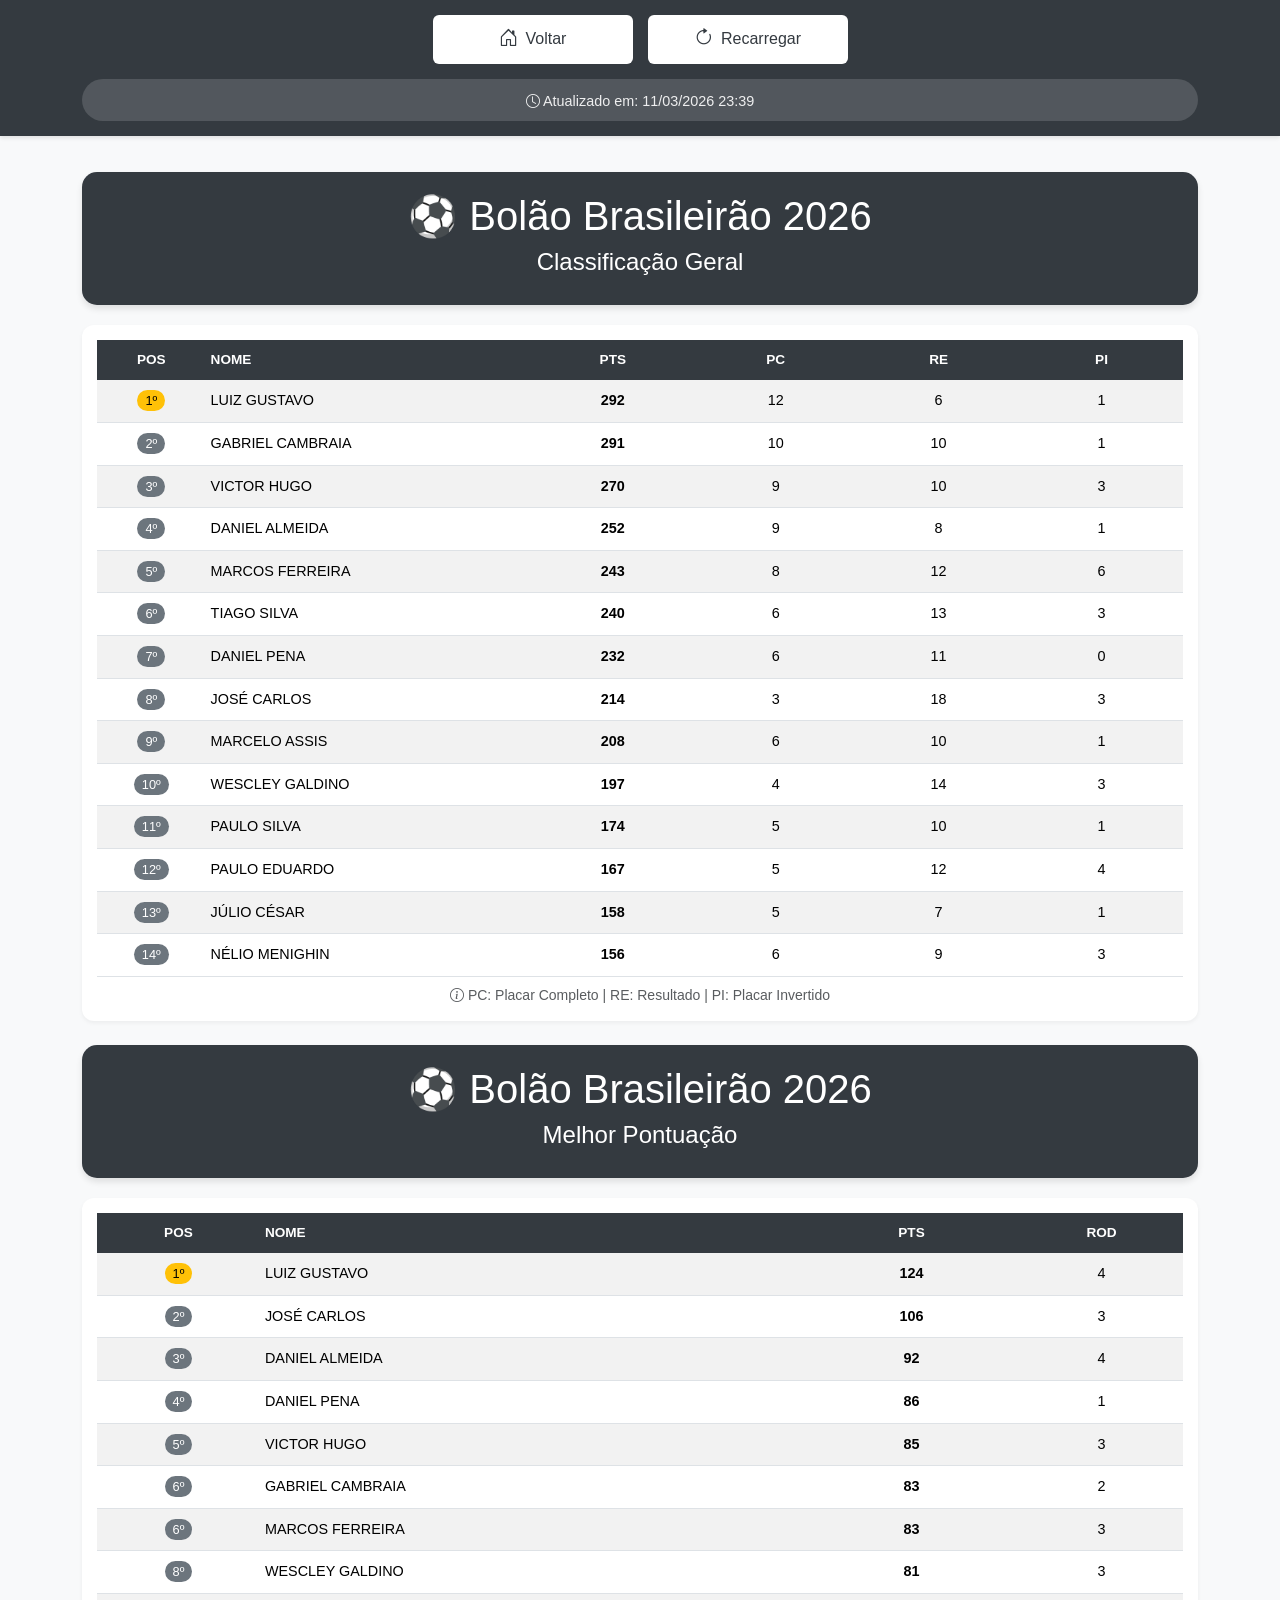
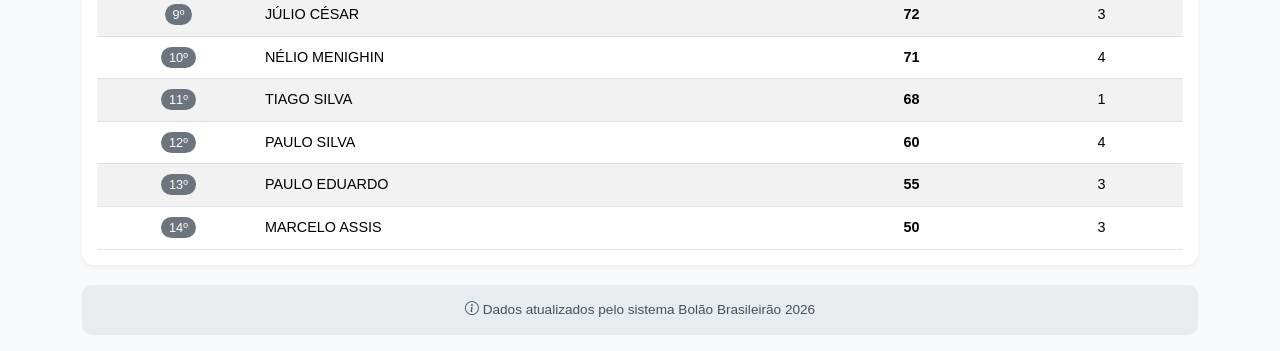
==== classificacao.html @ 5fcc6ee4 "classificacao.html" ====
<!DOCTYPE html>
<html lang="pt-BR">
<head>
    <meta charset="UTF-8">
    <meta name="viewport" content="width=device-width, initial-scale=1.0, maximum-scale=1.0, user-scalable=yes">
    <title>Bolão Brasileirão 2026 - Classificação Geral</title>
    <link href="https://cdn.jsdelivr.net/npm/bootstrap@5.3.0/dist/css/bootstrap.min.css" rel="stylesheet">
    <link rel="stylesheet" href="https://cdn.jsdelivr.net/npm/bootstrap-icons@1.11.0/font/bootstrap-icons.css">
    <style>
        body { background-color: #f8f9fa; font-family: Arial, sans-serif; }
        .top-buttons { position: sticky; top: 0; z-index: 1000; background-color: #343a40; padding: 15px 0; margin-bottom: 20px; box-shadow: 0 2px 4px rgba(0,0,0,0.1); }
        .top-buttons .container { display: flex; flex-direction: column; align-items: center; gap: 10px; }
        .buttons-row { display: flex; justify-content: center; gap: 15px; width: 100%; }
        .btn-nav { background-color: white; color: #343a40; border: none; padding: 10px 20px; border-radius: 6px; font-size: 16px; font-weight: 500; cursor: pointer; transition: background-color 0.2s; flex: 1; max-width: 200px; text-align: center; text-decoration: none; display: inline-flex; align-items: center; justify-content: center; gap: 8px; }
        .btn-nav:hover { background-color: #f0f0f0; color: #000; }
        .btn-nav i { font-size: 1.2rem; }
        .update-info { color: white; font-size: 1.1rem; text-align: center; width: 100%; background-color: rgba(255,255,255,0.15); padding: 8px 15px; border-radius: 30px; margin-top: 5px; }
        .update-info .data-info { font-size: 0.9rem; opacity: 0.9; }
        .header-card { background: #343a40; color: white; border-radius: 15px; padding: 20px; margin-bottom: 20px; box-shadow: 0 4px 6px rgba(0,0,0,0.1); text-align: center; }
        .header-card h1 { margin-bottom: 5px; }
        .header-card h2 { margin-bottom: 5px; }
        .section-title { background-color: #343a40; color: white; padding: 10px 15px; border-radius: 8px; margin: 20px 0 15px 0; font-weight: bold; text-align: center; }
        .section-title i { margin-right: 8px; }
        .table-card { background: white; border-radius: 12px; padding: 15px; margin-bottom: 20px; box-shadow: 0 2px 4px rgba(0,0,0,0.05); }
        .table { margin-bottom: 0; font-size: 0.9rem; }
        .table thead th { background-color: #343a40; color: white; font-weight: 600; font-size: 0.85rem; white-space: nowrap; padding: 10px 5px; border-bottom: none; }
        .table tbody td { padding: 10px 5px; vertical-align: middle; }
        .table-striped > tbody > tr:nth-of-type(odd) { background-color: rgba(0,0,0,.02); }
        .badge-pos { background-color: #6c757d; color: white; padding: 3px 8px; border-radius: 20px; font-size: 0.8rem; font-weight: normal; }
        .badge-pos-1 { background-color: #ffc107; color: #000; }
        .footer-info { background-color: #e9ecef; border-radius: 10px; padding: 15px; margin-top: 20px; font-size: 0.85rem; color: #495057; text-align: center; }
        @media (max-width: 768px) {
            .table { font-size: 0.8rem; }
            .table thead th { font-size: 0.75rem; padding: 8px 3px; }
            .table tbody td { padding: 8px 3px; }
            .header-card { padding: 15px; }
            .header-card h1 { font-size: 1.5rem; }
            .header-card h2 { font-size: 1.2rem; }
            .btn-nav { padding: 8px 16px; font-size: 14px; max-width: 150px; }
            .update-info { font-size: 1rem; }
        }
        @media (max-width: 576px) {
            .table { font-size: 0.7rem; }
            .table thead th { font-size: 0.65rem; padding: 6px 2px; }
            .table tbody td { padding: 6px 2px; }
            .buttons-row { gap: 10px; }
            .btn-nav { padding: 6px 12px; font-size: 13px; max-width: 130px; }
            .update-info { font-size: 0.9rem; }
        }
    </style>
</head>
<body>
    <div class="top-buttons">
        <div class="container">
            <div class="buttons-row">
                <a href="index.html" class="btn-nav"><i class="bi bi-house-door"></i> Voltar</a>
                <button onclick="location.reload()" class="btn-nav"><i class="bi bi-arrow-clockwise"></i> Recarregar</button>
            </div>
            <div class="update-info">   
                <span class="data-info"><i class="bi bi-clock"></i> Atualizado em: 11/03/2026 23:39</span>
            </div>
        </div>
    </div>

    <div class="container py-3">
        <div class="header-card">
            <h1 class="mb-2">⚽ Bolão Brasileirão 2026</h1>
            <h2 class="h4 mb-2">Classificação Geral</h2>
        </div>
        <div class="table-card">
            <div class="table-responsive">
                <table class="table table-striped table-hover">
                    <thead>
                        <tr>
                            <th class="text-center" style="width: 10%">POS</th>
                            <th style="width: 30%">NOME</th>
                            <th class="text-center" style="width: 15%">PTS</th>
                            <th class="text-center" style="width: 15%">PC</th>
                            <th class="text-center" style="width: 15%">RE</th>
                            <th class="text-center" style="width: 15%">PI</th>
                        </tr>
                    </thead>
                    <tbody><tr>
                        <td class="text-center"><span class="badge-pos badge-pos-1">1º</span></td>
                        <td>LUIZ GUSTAVO</td>
                        <td class="text-center fw-bold">292</td>
                        <td class="text-center">12</td>
                        <td class="text-center">6</td>
                        <td class="text-center">1</td>
                    </tr><tr>
                        <td class="text-center"><span class="badge-pos ">2º</span></td>
                        <td>GABRIEL CAMBRAIA</td>
                        <td class="text-center fw-bold">291</td>
                        <td class="text-center">10</td>
                        <td class="text-center">10</td>
                        <td class="text-center">1</td>
                    </tr><tr>
                        <td class="text-center"><span class="badge-pos ">3º</span></td>
                        <td>VICTOR HUGO</td>
                        <td class="text-center fw-bold">270</td>
                        <td class="text-center">9</td>
                        <td class="text-center">10</td>
                        <td class="text-center">3</td>
                    </tr><tr>
                        <td class="text-center"><span class="badge-pos ">4º</span></td>
                        <td>DANIEL ALMEIDA</td>
                        <td class="text-center fw-bold">252</td>
                        <td class="text-center">9</td>
                        <td class="text-center">8</td>
                        <td class="text-center">1</td>
                    </tr><tr>
                        <td class="text-center"><span class="badge-pos ">5º</span></td>
                        <td>MARCOS FERREIRA</td>
                        <td class="text-center fw-bold">243</td>
                        <td class="text-center">8</td>
                        <td class="text-center">12</td>
                        <td class="text-center">6</td>
                    </tr><tr>
                        <td class="text-center"><span class="badge-pos ">6º</span></td>
                        <td>TIAGO SILVA</td>
                        <td class="text-center fw-bold">240</td>
                        <td class="text-center">6</td>
                        <td class="text-center">13</td>
                        <td class="text-center">3</td>
                    </tr><tr>
                        <td class="text-center"><span class="badge-pos ">7º</span></td>
                        <td>DANIEL PENA</td>
                        <td class="text-center fw-bold">232</td>
                        <td class="text-center">6</td>
                        <td class="text-center">11</td>
                        <td class="text-center">0</td>
                    </tr><tr>
                        <td class="text-center"><span class="badge-pos ">8º</span></td>
                        <td>JOSÉ CARLOS</td>
                        <td class="text-center fw-bold">214</td>
                        <td class="text-center">3</td>
                        <td class="text-center">18</td>
                        <td class="text-center">3</td>
                    </tr><tr>
                        <td class="text-center"><span class="badge-pos ">9º</span></td>
                        <td>MARCELO ASSIS</td>
                        <td class="text-center fw-bold">208</td>
                        <td class="text-center">6</td>
                        <td class="text-center">10</td>
                        <td class="text-center">1</td>
                    </tr><tr>
                        <td class="text-center"><span class="badge-pos ">10º</span></td>
                        <td>WESCLEY GALDINO</td>
                        <td class="text-center fw-bold">197</td>
                        <td class="text-center">4</td>
                        <td class="text-center">14</td>
                        <td class="text-center">3</td>
                    </tr><tr>
                        <td class="text-center"><span class="badge-pos ">11º</span></td>
                        <td>PAULO SILVA</td>
                        <td class="text-center fw-bold">174</td>
                        <td class="text-center">5</td>
                        <td class="text-center">10</td>
                        <td class="text-center">1</td>
                    </tr><tr>
                        <td class="text-center"><span class="badge-pos ">12º</span></td>
                        <td>PAULO EDUARDO</td>
                        <td class="text-center fw-bold">167</td>
                        <td class="text-center">5</td>
                        <td class="text-center">12</td>
                        <td class="text-center">4</td>
                    </tr><tr>
                        <td class="text-center"><span class="badge-pos ">13º</span></td>
                        <td>JÚLIO CÉSAR</td>
                        <td class="text-center fw-bold">158</td>
                        <td class="text-center">5</td>
                        <td class="text-center">7</td>
                        <td class="text-center">1</td>
                    </tr><tr>
                        <td class="text-center"><span class="badge-pos ">14º</span></td>
                        <td>NÉLIO MENIGHIN</td>
                        <td class="text-center fw-bold">156</td>
                        <td class="text-center">6</td>
                        <td class="text-center">9</td>
                        <td class="text-center">3</td>
                    </tr>       </tbody>
                </table>
            </div>
            <div class="small text-muted mt-2 text-center">
                <i class="bi bi-info-circle"></i> PC: Placar Completo | RE: Resultado | PI: Placar Invertido
            </div>
        </div>

        <div class="header-card mt-4">
            <h1 class="mb-2">⚽ Bolão Brasileirão 2026</h1>
            <h2 class="h4 mb-2">Melhor Pontuação</h2>
        </div>
        <div class="table-card">
            <div class="table-responsive">
                <table class="table table-striped table-hover">
                    <thead>
                        <tr>
                            <th class="text-center" style="width: 15%">POS</th>
                            <th style="width: 50%">NOME</th>
                            <th class="text-center" style="width: 20%">PTS</th>
                            <th class="text-center" style="width: 15%">ROD</th>
                        </tr>
                    </thead>
                    <tbody><tr>
                        <td class="text-center"><span class="badge-pos badge-pos-1">1º</span></td>
                        <td>LUIZ GUSTAVO</td>
                        <td class="text-center fw-bold">124</td>
                        <td class="text-center">4</td>
                    </tr><tr>
                        <td class="text-center"><span class="badge-pos ">2º</span></td>
                        <td>JOSÉ CARLOS</td>
                        <td class="text-center fw-bold">106</td>
                        <td class="text-center">3</td>
                    </tr><tr>
                        <td class="text-center"><span class="badge-pos ">3º</span></td>
                        <td>DANIEL ALMEIDA</td>
                        <td class="text-center fw-bold">92</td>
                        <td class="text-center">4</td>
                    </tr><tr>
                        <td class="text-center"><span class="badge-pos ">4º</span></td>
                        <td>DANIEL PENA</td>
                        <td class="text-center fw-bold">86</td>
                        <td class="text-center">1</td>
                    </tr><tr>
                        <td class="text-center"><span class="badge-pos ">5º</span></td>
                        <td>VICTOR HUGO</td>
                        <td class="text-center fw-bold">85</td>
                        <td class="text-center">3</td>
                    </tr><tr>
                        <td class="text-center"><span class="badge-pos ">6º</span></td>
                        <td>GABRIEL CAMBRAIA</td>
                        <td class="text-center fw-bold">83</td>
                        <td class="text-center">2</td>
                    </tr><tr>
                        <td class="text-center"><span class="badge-pos ">6º</span></td>
                        <td>MARCOS FERREIRA</td>
                        <td class="text-center fw-bold">83</td>
                        <td class="text-center">3</td>
                    </tr><tr>
                        <td class="text-center"><span class="badge-pos ">8º</span></td>
                        <td>WESCLEY GALDINO</td>
                        <td class="text-center fw-bold">81</td>
                        <td class="text-center">3</td>
                    </tr><tr>
                        <td class="text-center"><span class="badge-pos ">9º</span></td>
                        <td>JÚLIO CÉSAR</td>
                        <td class="text-center fw-bold">72</td>
                        <td class="text-center">3</td>
                    </tr><tr>
                        <td class="text-center"><span class="badge-pos ">10º</span></td>
                        <td>NÉLIO MENIGHIN</td>
                        <td class="text-center fw-bold">71</td>
                        <td class="text-center">4</td>
                    </tr><tr>
                        <td class="text-center"><span class="badge-pos ">11º</span></td>
                        <td>TIAGO SILVA</td>
                        <td class="text-center fw-bold">68</td>
                        <td class="text-center">1</td>
                    </tr><tr>
                        <td class="text-center"><span class="badge-pos ">12º</span></td>
                        <td>PAULO SILVA</td>
                        <td class="text-center fw-bold">60</td>
                        <td class="text-center">4</td>
                    </tr><tr>
                        <td class="text-center"><span class="badge-pos ">13º</span></td>
                        <td>PAULO EDUARDO</td>
                        <td class="text-center fw-bold">55</td>
                        <td class="text-center">3</td>
                    </tr><tr>
                        <td class="text-center"><span class="badge-pos ">14º</span></td>
                        <td>MARCELO ASSIS</td>
                        <td class="text-center fw-bold">50</td>
                        <td class="text-center">3</td>
                    </tr>           </tbody>
                </table>
            </div>
        </div>

        <div class="footer-info">
            <i class="bi bi-info-circle"></i> Dados atualizados pelo sistema Bolão Brasileirão 2026
    </div>
    <script src="https://cdn.jsdelivr.net/npm/bootstrap@5.3.0/dist/js/bootstrap.bundle.min.js"></script>
</body>
</html>
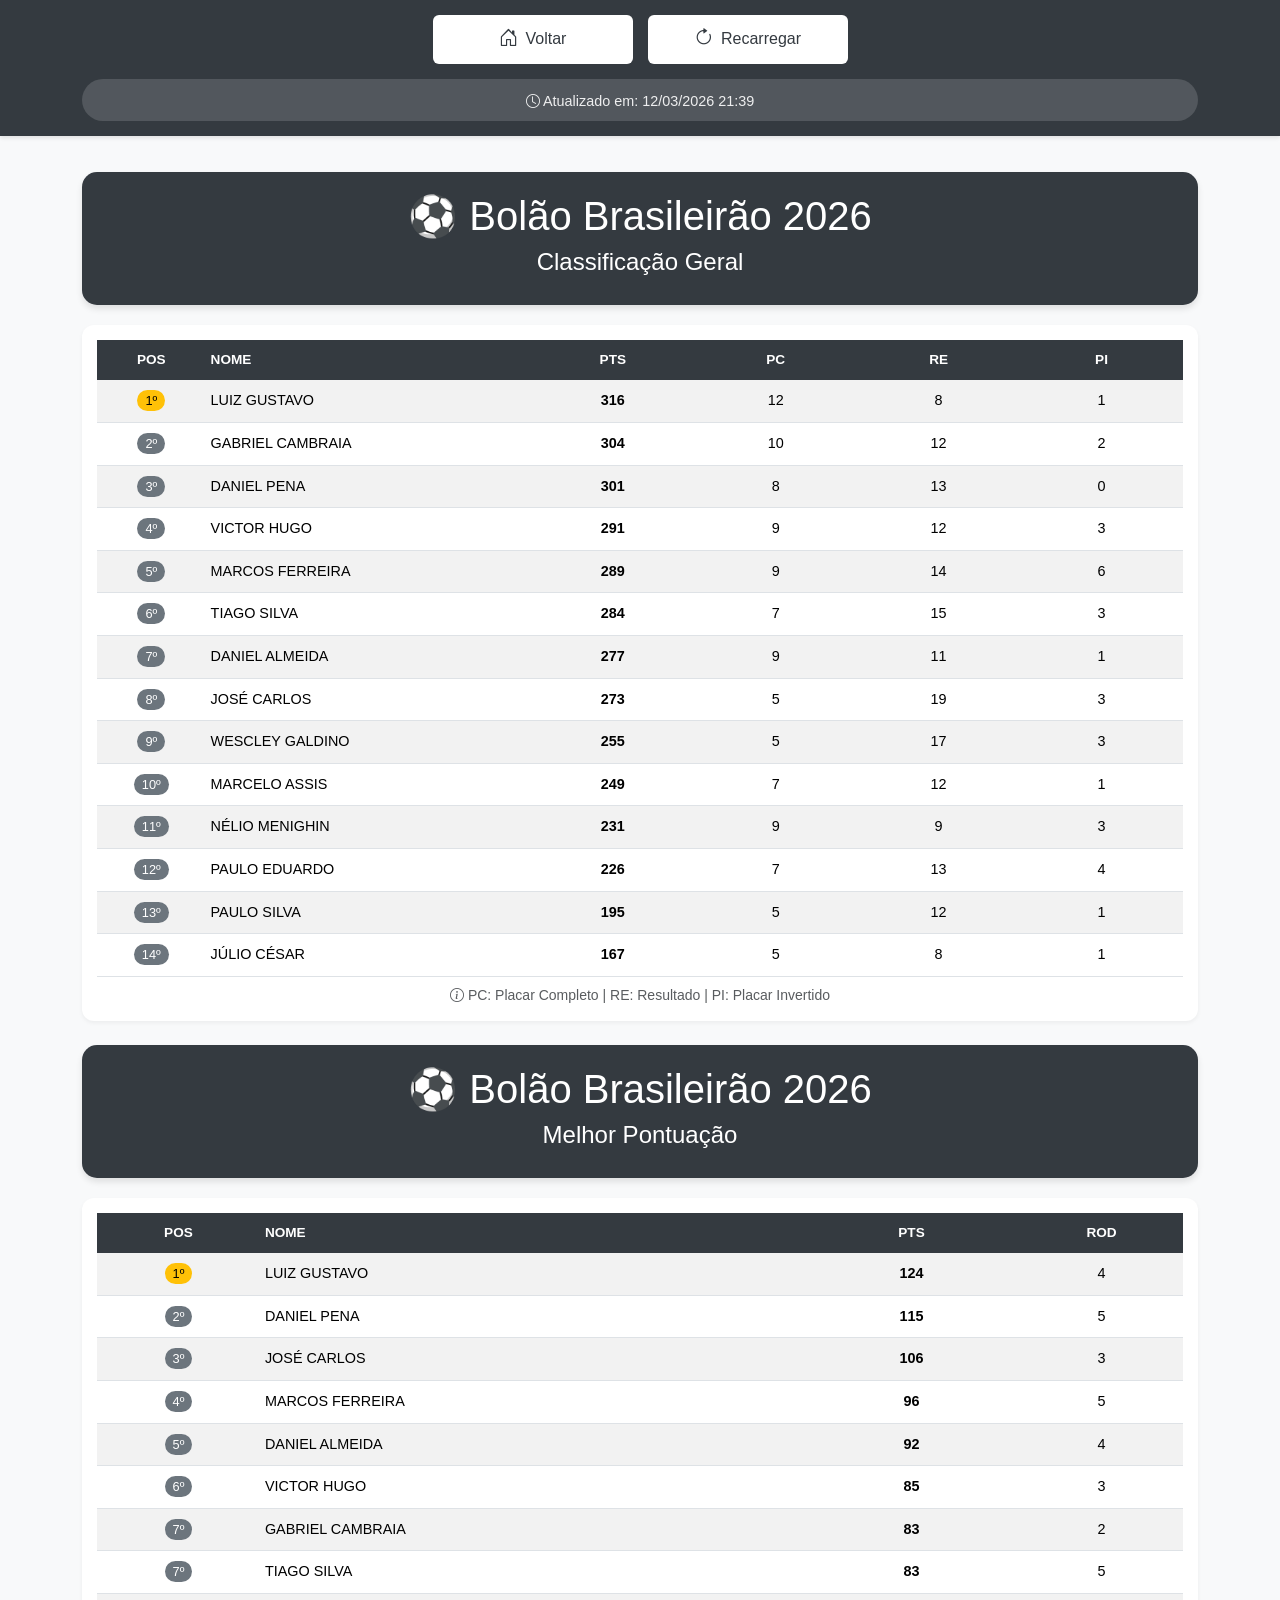
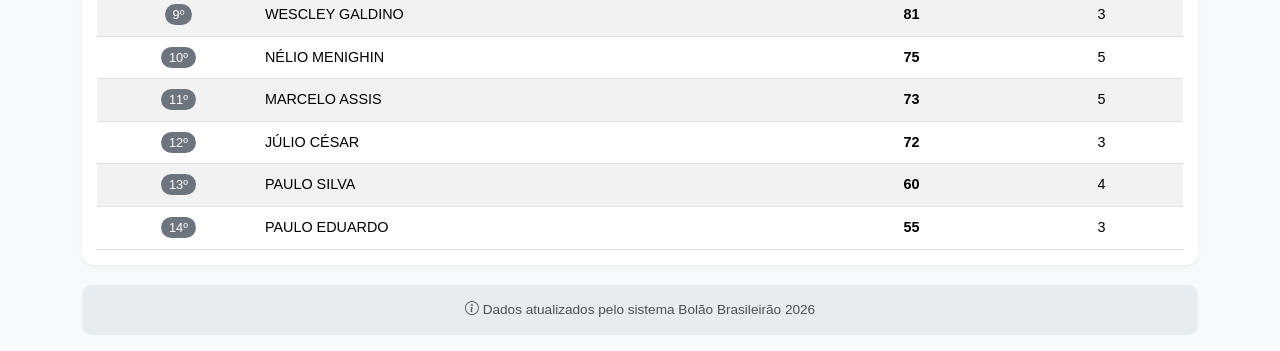
==== commit eb1b6926: "classificacao.html" ====
--- a/classificacao.html
+++ b/classificacao.html
@@ -57,7 +57,7 @@
                 <button onclick="location.reload()" class="btn-nav"><i class="bi bi-arrow-clockwise"></i> Recarregar</button>
             </div>
             <div class="update-info">   
-                <span class="data-info"><i class="bi bi-clock"></i> Atualizado em: 11/03/2026 23:39</span>
+                <span class="data-info"><i class="bi bi-clock"></i> Atualizado em: 12/03/2026 21:39</span>
             </div>
         </div>
     </div>
@@ -83,101 +83,101 @@
                     <tbody><tr>
                         <td class="text-center"><span class="badge-pos badge-pos-1">1º</span></td>
                         <td>LUIZ GUSTAVO</td>
-                        <td class="text-center fw-bold">292</td>
-                        <td class="text-center">12</td>
-                        <td class="text-center">6</td>
+                        <td class="text-center fw-bold">316</td>
+                        <td class="text-center">12</td>
+                        <td class="text-center">8</td>
                         <td class="text-center">1</td>
                     </tr><tr>
                         <td class="text-center"><span class="badge-pos ">2º</span></td>
                         <td>GABRIEL CAMBRAIA</td>
+                        <td class="text-center fw-bold">304</td>
+                        <td class="text-center">10</td>
+                        <td class="text-center">12</td>
+                        <td class="text-center">2</td>
+                    </tr><tr>
+                        <td class="text-center"><span class="badge-pos ">3º</span></td>
+                        <td>DANIEL PENA</td>
+                        <td class="text-center fw-bold">301</td>
+                        <td class="text-center">8</td>
+                        <td class="text-center">13</td>
+                        <td class="text-center">0</td>
+                    </tr><tr>
+                        <td class="text-center"><span class="badge-pos ">4º</span></td>
+                        <td>VICTOR HUGO</td>
                         <td class="text-center fw-bold">291</td>
-                        <td class="text-center">10</td>
-                        <td class="text-center">10</td>
-                        <td class="text-center">1</td>
-                    </tr><tr>
-                        <td class="text-center"><span class="badge-pos ">3º</span></td>
-                        <td>VICTOR HUGO</td>
-                        <td class="text-center fw-bold">270</td>
-                        <td class="text-center">9</td>
-                        <td class="text-center">10</td>
-                        <td class="text-center">3</td>
-                    </tr><tr>
-                        <td class="text-center"><span class="badge-pos ">4º</span></td>
-                        <td>DANIEL ALMEIDA</td>
-                        <td class="text-center fw-bold">252</td>
-                        <td class="text-center">9</td>
-                        <td class="text-center">8</td>
-                        <td class="text-center">1</td>
+                        <td class="text-center">9</td>
+                        <td class="text-center">12</td>
+                        <td class="text-center">3</td>
                     </tr><tr>
                         <td class="text-center"><span class="badge-pos ">5º</span></td>
                         <td>MARCOS FERREIRA</td>
-                        <td class="text-center fw-bold">243</td>
-                        <td class="text-center">8</td>
-                        <td class="text-center">12</td>
+                        <td class="text-center fw-bold">289</td>
+                        <td class="text-center">9</td>
+                        <td class="text-center">14</td>
                         <td class="text-center">6</td>
                     </tr><tr>
                         <td class="text-center"><span class="badge-pos ">6º</span></td>
                         <td>TIAGO SILVA</td>
-                        <td class="text-center fw-bold">240</td>
-                        <td class="text-center">6</td>
-                        <td class="text-center">13</td>
+                        <td class="text-center fw-bold">284</td>
+                        <td class="text-center">7</td>
+                        <td class="text-center">15</td>
                         <td class="text-center">3</td>
                     </tr><tr>
                         <td class="text-center"><span class="badge-pos ">7º</span></td>
-                        <td>DANIEL PENA</td>
-                        <td class="text-center fw-bold">232</td>
-                        <td class="text-center">6</td>
+                        <td>DANIEL ALMEIDA</td>
+                        <td class="text-center fw-bold">277</td>
+                        <td class="text-center">9</td>
                         <td class="text-center">11</td>
-                        <td class="text-center">0</td>
+                        <td class="text-center">1</td>
                     </tr><tr>
                         <td class="text-center"><span class="badge-pos ">8º</span></td>
                         <td>JOSÉ CARLOS</td>
-                        <td class="text-center fw-bold">214</td>
-                        <td class="text-center">3</td>
-                        <td class="text-center">18</td>
+                        <td class="text-center fw-bold">273</td>
+                        <td class="text-center">5</td>
+                        <td class="text-center">19</td>
                         <td class="text-center">3</td>
                     </tr><tr>
                         <td class="text-center"><span class="badge-pos ">9º</span></td>
+                        <td>WESCLEY GALDINO</td>
+                        <td class="text-center fw-bold">255</td>
+                        <td class="text-center">5</td>
+                        <td class="text-center">17</td>
+                        <td class="text-center">3</td>
+                    </tr><tr>
+                        <td class="text-center"><span class="badge-pos ">10º</span></td>
                         <td>MARCELO ASSIS</td>
-                        <td class="text-center fw-bold">208</td>
-                        <td class="text-center">6</td>
-                        <td class="text-center">10</td>
-                        <td class="text-center">1</td>
-                    </tr><tr>
-                        <td class="text-center"><span class="badge-pos ">10º</span></td>
-                        <td>WESCLEY GALDINO</td>
-                        <td class="text-center fw-bold">197</td>
-                        <td class="text-center">4</td>
-                        <td class="text-center">14</td>
-                        <td class="text-center">3</td>
+                        <td class="text-center fw-bold">249</td>
+                        <td class="text-center">7</td>
+                        <td class="text-center">12</td>
+                        <td class="text-center">1</td>
                     </tr><tr>
                         <td class="text-center"><span class="badge-pos ">11º</span></td>
-                        <td>PAULO SILVA</td>
-                        <td class="text-center fw-bold">174</td>
-                        <td class="text-center">5</td>
-                        <td class="text-center">10</td>
-                        <td class="text-center">1</td>
+                        <td>NÉLIO MENIGHIN</td>
+                        <td class="text-center fw-bold">231</td>
+                        <td class="text-center">9</td>
+                        <td class="text-center">9</td>
+                        <td class="text-center">3</td>
                     </tr><tr>
                         <td class="text-center"><span class="badge-pos ">12º</span></td>
                         <td>PAULO EDUARDO</td>
+                        <td class="text-center fw-bold">226</td>
+                        <td class="text-center">7</td>
+                        <td class="text-center">13</td>
+                        <td class="text-center">4</td>
+                    </tr><tr>
+                        <td class="text-center"><span class="badge-pos ">13º</span></td>
+                        <td>PAULO SILVA</td>
+                        <td class="text-center fw-bold">195</td>
+                        <td class="text-center">5</td>
+                        <td class="text-center">12</td>
+                        <td class="text-center">1</td>
+                    </tr><tr>
+                        <td class="text-center"><span class="badge-pos ">14º</span></td>
+                        <td>JÚLIO CÉSAR</td>
                         <td class="text-center fw-bold">167</td>
                         <td class="text-center">5</td>
-                        <td class="text-center">12</td>
-                        <td class="text-center">4</td>
-                    </tr><tr>
-                        <td class="text-center"><span class="badge-pos ">13º</span></td>
-                        <td>JÚLIO CÉSAR</td>
-                        <td class="text-center fw-bold">158</td>
-                        <td class="text-center">5</td>
-                        <td class="text-center">7</td>
-                        <td class="text-center">1</td>
-                    </tr><tr>
-                        <td class="text-center"><span class="badge-pos ">14º</span></td>
-                        <td>NÉLIO MENIGHIN</td>
-                        <td class="text-center fw-bold">156</td>
-                        <td class="text-center">6</td>
-                        <td class="text-center">9</td>
-                        <td class="text-center">3</td>
+                        <td class="text-center">8</td>
+                        <td class="text-center">1</td>
                     </tr>       </tbody>
                 </table>
             </div>
@@ -208,68 +208,68 @@
                         <td class="text-center">4</td>
                     </tr><tr>
                         <td class="text-center"><span class="badge-pos ">2º</span></td>
+                        <td>DANIEL PENA</td>
+                        <td class="text-center fw-bold">115</td>
+                        <td class="text-center">5</td>
+                    </tr><tr>
+                        <td class="text-center"><span class="badge-pos ">3º</span></td>
                         <td>JOSÉ CARLOS</td>
                         <td class="text-center fw-bold">106</td>
                         <td class="text-center">3</td>
                     </tr><tr>
-                        <td class="text-center"><span class="badge-pos ">3º</span></td>
+                        <td class="text-center"><span class="badge-pos ">4º</span></td>
+                        <td>MARCOS FERREIRA</td>
+                        <td class="text-center fw-bold">96</td>
+                        <td class="text-center">5</td>
+                    </tr><tr>
+                        <td class="text-center"><span class="badge-pos ">5º</span></td>
                         <td>DANIEL ALMEIDA</td>
                         <td class="text-center fw-bold">92</td>
                         <td class="text-center">4</td>
                     </tr><tr>
-                        <td class="text-center"><span class="badge-pos ">4º</span></td>
-                        <td>DANIEL PENA</td>
-                        <td class="text-center fw-bold">86</td>
-                        <td class="text-center">1</td>
-                    </tr><tr>
-                        <td class="text-center"><span class="badge-pos ">5º</span></td>
+                        <td class="text-center"><span class="badge-pos ">6º</span></td>
                         <td>VICTOR HUGO</td>
                         <td class="text-center fw-bold">85</td>
                         <td class="text-center">3</td>
                     </tr><tr>
-                        <td class="text-center"><span class="badge-pos ">6º</span></td>
+                        <td class="text-center"><span class="badge-pos ">7º</span></td>
                         <td>GABRIEL CAMBRAIA</td>
                         <td class="text-center fw-bold">83</td>
                         <td class="text-center">2</td>
                     </tr><tr>
-                        <td class="text-center"><span class="badge-pos ">6º</span></td>
-                        <td>MARCOS FERREIRA</td>
+                        <td class="text-center"><span class="badge-pos ">7º</span></td>
+                        <td>TIAGO SILVA</td>
                         <td class="text-center fw-bold">83</td>
-                        <td class="text-center">3</td>
-                    </tr><tr>
-                        <td class="text-center"><span class="badge-pos ">8º</span></td>
+                        <td class="text-center">5</td>
+                    </tr><tr>
+                        <td class="text-center"><span class="badge-pos ">9º</span></td>
                         <td>WESCLEY GALDINO</td>
                         <td class="text-center fw-bold">81</td>
                         <td class="text-center">3</td>
                     </tr><tr>
-                        <td class="text-center"><span class="badge-pos ">9º</span></td>
+                        <td class="text-center"><span class="badge-pos ">10º</span></td>
+                        <td>NÉLIO MENIGHIN</td>
+                        <td class="text-center fw-bold">75</td>
+                        <td class="text-center">5</td>
+                    </tr><tr>
+                        <td class="text-center"><span class="badge-pos ">11º</span></td>
+                        <td>MARCELO ASSIS</td>
+                        <td class="text-center fw-bold">73</td>
+                        <td class="text-center">5</td>
+                    </tr><tr>
+                        <td class="text-center"><span class="badge-pos ">12º</span></td>
                         <td>JÚLIO CÉSAR</td>
                         <td class="text-center fw-bold">72</td>
                         <td class="text-center">3</td>
                     </tr><tr>
-                        <td class="text-center"><span class="badge-pos ">10º</span></td>
-                        <td>NÉLIO MENIGHIN</td>
-                        <td class="text-center fw-bold">71</td>
-                        <td class="text-center">4</td>
-                    </tr><tr>
-                        <td class="text-center"><span class="badge-pos ">11º</span></td>
-                        <td>TIAGO SILVA</td>
-                        <td class="text-center fw-bold">68</td>
-                        <td class="text-center">1</td>
-                    </tr><tr>
-                        <td class="text-center"><span class="badge-pos ">12º</span></td>
+                        <td class="text-center"><span class="badge-pos ">13º</span></td>
                         <td>PAULO SILVA</td>
                         <td class="text-center fw-bold">60</td>
                         <td class="text-center">4</td>
                     </tr><tr>
-                        <td class="text-center"><span class="badge-pos ">13º</span></td>
+                        <td class="text-center"><span class="badge-pos ">14º</span></td>
                         <td>PAULO EDUARDO</td>
                         <td class="text-center fw-bold">55</td>
-                        <td class="text-center">3</td>
-                    </tr><tr>
-                        <td class="text-center"><span class="badge-pos ">14º</span></td>
-                        <td>MARCELO ASSIS</td>
-                        <td class="text-center fw-bold">50</td>
                         <td class="text-center">3</td>
                     </tr>           </tbody>
                 </table>
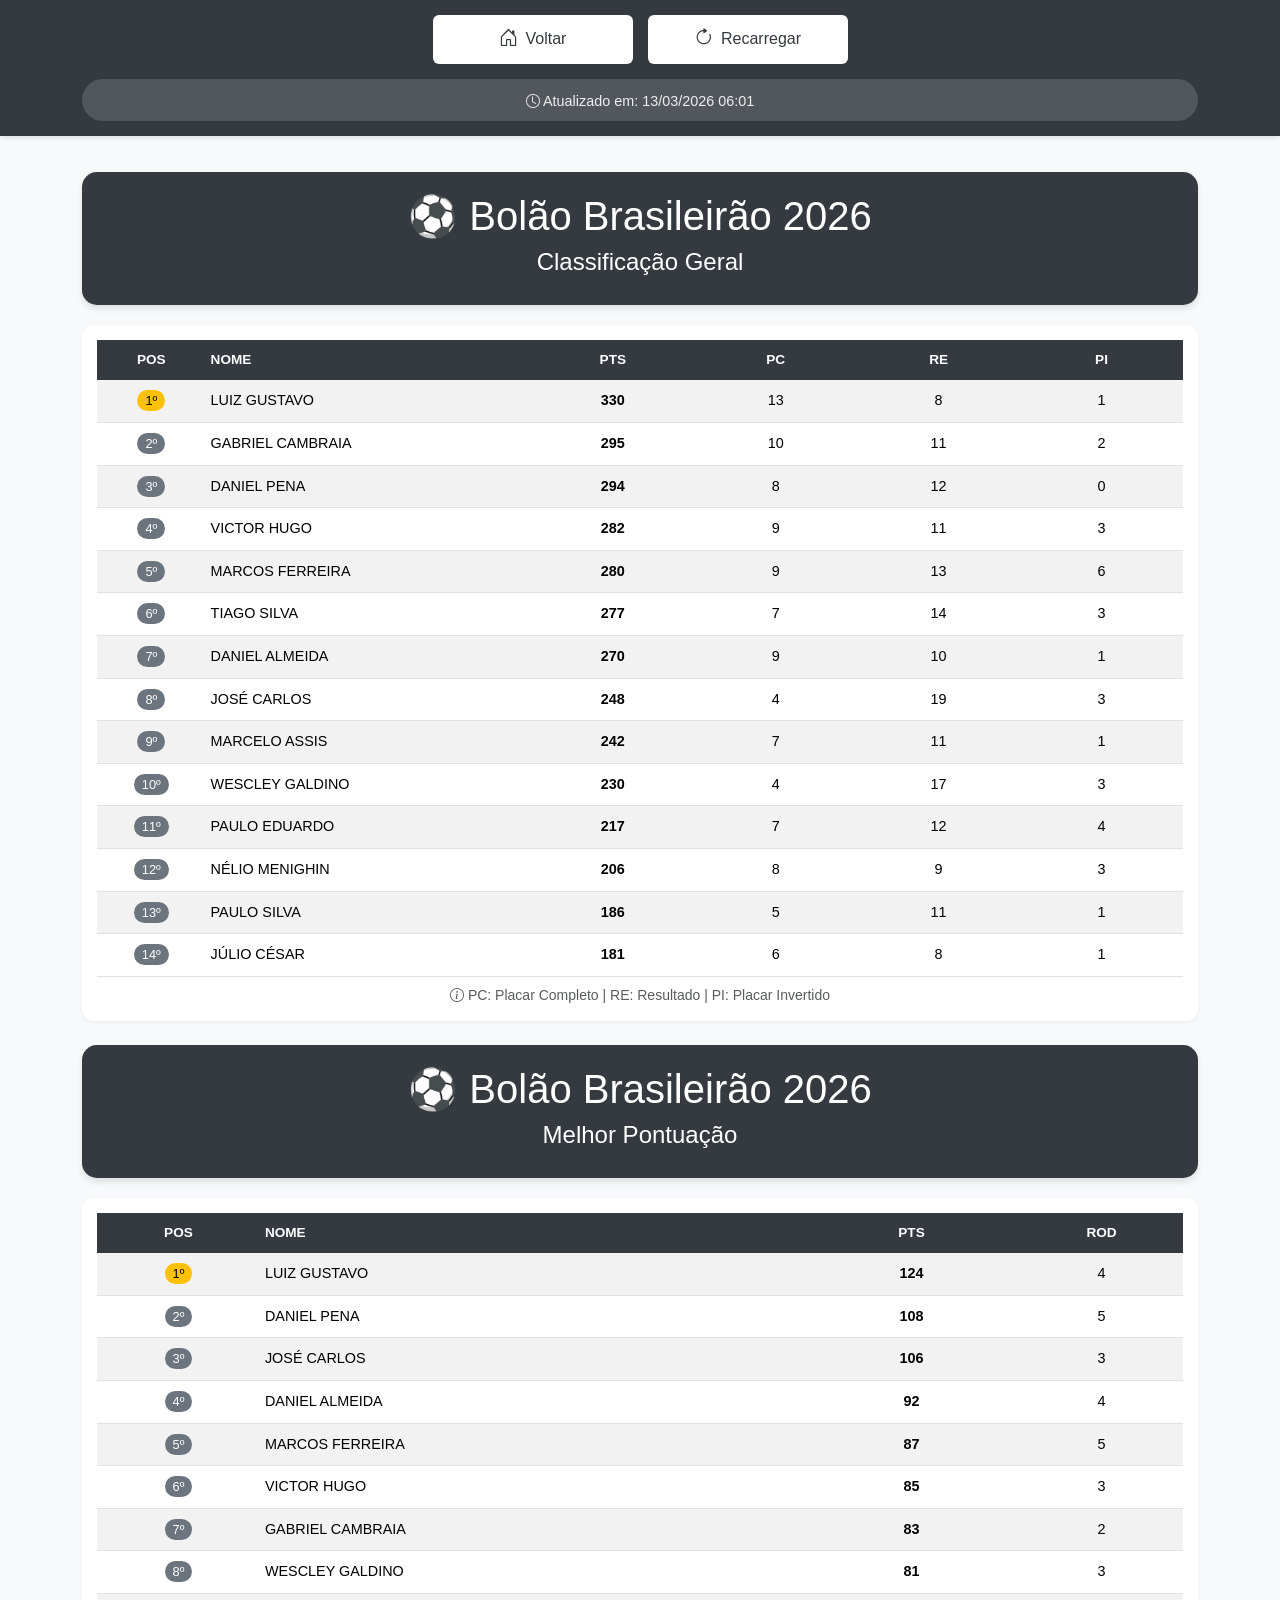
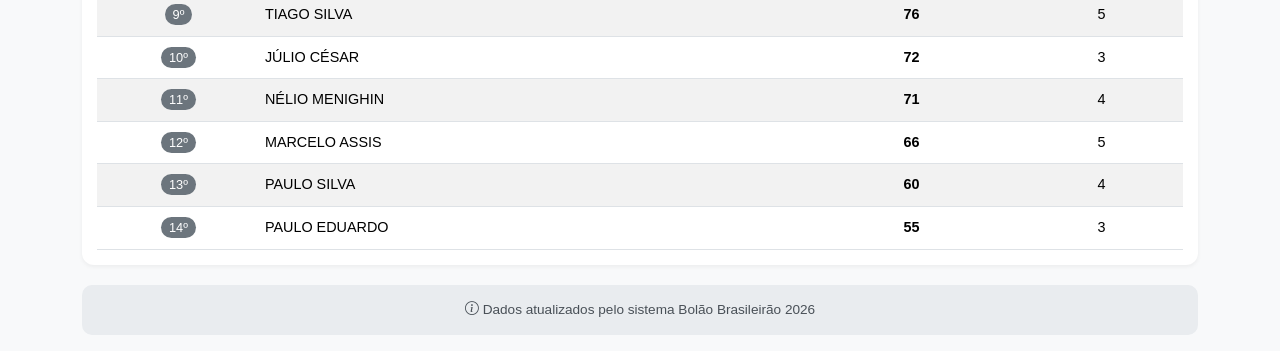
==== commit d89764b9: "classificacao.html" ====
--- a/classificacao.html
+++ b/classificacao.html
@@ -57,7 +57,7 @@
                 <button onclick="location.reload()" class="btn-nav"><i class="bi bi-arrow-clockwise"></i> Recarregar</button>
             </div>
             <div class="update-info">   
-                <span class="data-info"><i class="bi bi-clock"></i> Atualizado em: 12/03/2026 21:39</span>
+                <span class="data-info"><i class="bi bi-clock"></i> Atualizado em: 13/03/2026 06:01</span>
             </div>
         </div>
     </div>
@@ -83,99 +83,99 @@
                     <tbody><tr>
                         <td class="text-center"><span class="badge-pos badge-pos-1">1º</span></td>
                         <td>LUIZ GUSTAVO</td>
-                        <td class="text-center fw-bold">316</td>
-                        <td class="text-center">12</td>
+                        <td class="text-center fw-bold">330</td>
+                        <td class="text-center">13</td>
                         <td class="text-center">8</td>
                         <td class="text-center">1</td>
                     </tr><tr>
                         <td class="text-center"><span class="badge-pos ">2º</span></td>
                         <td>GABRIEL CAMBRAIA</td>
-                        <td class="text-center fw-bold">304</td>
+                        <td class="text-center fw-bold">295</td>
                         <td class="text-center">10</td>
-                        <td class="text-center">12</td>
+                        <td class="text-center">11</td>
                         <td class="text-center">2</td>
                     </tr><tr>
                         <td class="text-center"><span class="badge-pos ">3º</span></td>
                         <td>DANIEL PENA</td>
-                        <td class="text-center fw-bold">301</td>
-                        <td class="text-center">8</td>
-                        <td class="text-center">13</td>
+                        <td class="text-center fw-bold">294</td>
+                        <td class="text-center">8</td>
+                        <td class="text-center">12</td>
                         <td class="text-center">0</td>
                     </tr><tr>
                         <td class="text-center"><span class="badge-pos ">4º</span></td>
                         <td>VICTOR HUGO</td>
-                        <td class="text-center fw-bold">291</td>
-                        <td class="text-center">9</td>
-                        <td class="text-center">12</td>
+                        <td class="text-center fw-bold">282</td>
+                        <td class="text-center">9</td>
+                        <td class="text-center">11</td>
                         <td class="text-center">3</td>
                     </tr><tr>
                         <td class="text-center"><span class="badge-pos ">5º</span></td>
                         <td>MARCOS FERREIRA</td>
-                        <td class="text-center fw-bold">289</td>
-                        <td class="text-center">9</td>
-                        <td class="text-center">14</td>
+                        <td class="text-center fw-bold">280</td>
+                        <td class="text-center">9</td>
+                        <td class="text-center">13</td>
                         <td class="text-center">6</td>
                     </tr><tr>
                         <td class="text-center"><span class="badge-pos ">6º</span></td>
                         <td>TIAGO SILVA</td>
-                        <td class="text-center fw-bold">284</td>
+                        <td class="text-center fw-bold">277</td>
                         <td class="text-center">7</td>
-                        <td class="text-center">15</td>
+                        <td class="text-center">14</td>
                         <td class="text-center">3</td>
                     </tr><tr>
                         <td class="text-center"><span class="badge-pos ">7º</span></td>
                         <td>DANIEL ALMEIDA</td>
-                        <td class="text-center fw-bold">277</td>
-                        <td class="text-center">9</td>
-                        <td class="text-center">11</td>
+                        <td class="text-center fw-bold">270</td>
+                        <td class="text-center">9</td>
+                        <td class="text-center">10</td>
                         <td class="text-center">1</td>
                     </tr><tr>
                         <td class="text-center"><span class="badge-pos ">8º</span></td>
                         <td>JOSÉ CARLOS</td>
-                        <td class="text-center fw-bold">273</td>
-                        <td class="text-center">5</td>
+                        <td class="text-center fw-bold">248</td>
+                        <td class="text-center">4</td>
                         <td class="text-center">19</td>
                         <td class="text-center">3</td>
                     </tr><tr>
                         <td class="text-center"><span class="badge-pos ">9º</span></td>
+                        <td>MARCELO ASSIS</td>
+                        <td class="text-center fw-bold">242</td>
+                        <td class="text-center">7</td>
+                        <td class="text-center">11</td>
+                        <td class="text-center">1</td>
+                    </tr><tr>
+                        <td class="text-center"><span class="badge-pos ">10º</span></td>
                         <td>WESCLEY GALDINO</td>
-                        <td class="text-center fw-bold">255</td>
-                        <td class="text-center">5</td>
+                        <td class="text-center fw-bold">230</td>
+                        <td class="text-center">4</td>
                         <td class="text-center">17</td>
                         <td class="text-center">3</td>
                     </tr><tr>
-                        <td class="text-center"><span class="badge-pos ">10º</span></td>
-                        <td>MARCELO ASSIS</td>
-                        <td class="text-center fw-bold">249</td>
+                        <td class="text-center"><span class="badge-pos ">11º</span></td>
+                        <td>PAULO EDUARDO</td>
+                        <td class="text-center fw-bold">217</td>
                         <td class="text-center">7</td>
                         <td class="text-center">12</td>
-                        <td class="text-center">1</td>
-                    </tr><tr>
-                        <td class="text-center"><span class="badge-pos ">11º</span></td>
+                        <td class="text-center">4</td>
+                    </tr><tr>
+                        <td class="text-center"><span class="badge-pos ">12º</span></td>
                         <td>NÉLIO MENIGHIN</td>
-                        <td class="text-center fw-bold">231</td>
-                        <td class="text-center">9</td>
-                        <td class="text-center">9</td>
-                        <td class="text-center">3</td>
-                    </tr><tr>
-                        <td class="text-center"><span class="badge-pos ">12º</span></td>
-                        <td>PAULO EDUARDO</td>
-                        <td class="text-center fw-bold">226</td>
-                        <td class="text-center">7</td>
-                        <td class="text-center">13</td>
-                        <td class="text-center">4</td>
+                        <td class="text-center fw-bold">206</td>
+                        <td class="text-center">8</td>
+                        <td class="text-center">9</td>
+                        <td class="text-center">3</td>
                     </tr><tr>
                         <td class="text-center"><span class="badge-pos ">13º</span></td>
                         <td>PAULO SILVA</td>
-                        <td class="text-center fw-bold">195</td>
-                        <td class="text-center">5</td>
-                        <td class="text-center">12</td>
+                        <td class="text-center fw-bold">186</td>
+                        <td class="text-center">5</td>
+                        <td class="text-center">11</td>
                         <td class="text-center">1</td>
                     </tr><tr>
                         <td class="text-center"><span class="badge-pos ">14º</span></td>
                         <td>JÚLIO CÉSAR</td>
-                        <td class="text-center fw-bold">167</td>
-                        <td class="text-center">5</td>
+                        <td class="text-center fw-bold">181</td>
+                        <td class="text-center">6</td>
                         <td class="text-center">8</td>
                         <td class="text-center">1</td>
                     </tr>       </tbody>
@@ -209,7 +209,7 @@
                     </tr><tr>
                         <td class="text-center"><span class="badge-pos ">2º</span></td>
                         <td>DANIEL PENA</td>
-                        <td class="text-center fw-bold">115</td>
+                        <td class="text-center fw-bold">108</td>
                         <td class="text-center">5</td>
                     </tr><tr>
                         <td class="text-center"><span class="badge-pos ">3º</span></td>
@@ -218,14 +218,14 @@
                         <td class="text-center">3</td>
                     </tr><tr>
                         <td class="text-center"><span class="badge-pos ">4º</span></td>
-                        <td>MARCOS FERREIRA</td>
-                        <td class="text-center fw-bold">96</td>
-                        <td class="text-center">5</td>
-                    </tr><tr>
-                        <td class="text-center"><span class="badge-pos ">5º</span></td>
                         <td>DANIEL ALMEIDA</td>
                         <td class="text-center fw-bold">92</td>
                         <td class="text-center">4</td>
+                    </tr><tr>
+                        <td class="text-center"><span class="badge-pos ">5º</span></td>
+                        <td>MARCOS FERREIRA</td>
+                        <td class="text-center fw-bold">87</td>
+                        <td class="text-center">5</td>
                     </tr><tr>
                         <td class="text-center"><span class="badge-pos ">6º</span></td>
                         <td>VICTOR HUGO</td>
@@ -237,30 +237,30 @@
                         <td class="text-center fw-bold">83</td>
                         <td class="text-center">2</td>
                     </tr><tr>
-                        <td class="text-center"><span class="badge-pos ">7º</span></td>
-                        <td>TIAGO SILVA</td>
-                        <td class="text-center fw-bold">83</td>
-                        <td class="text-center">5</td>
-                    </tr><tr>
-                        <td class="text-center"><span class="badge-pos ">9º</span></td>
+                        <td class="text-center"><span class="badge-pos ">8º</span></td>
                         <td>WESCLEY GALDINO</td>
                         <td class="text-center fw-bold">81</td>
                         <td class="text-center">3</td>
                     </tr><tr>
+                        <td class="text-center"><span class="badge-pos ">9º</span></td>
+                        <td>TIAGO SILVA</td>
+                        <td class="text-center fw-bold">76</td>
+                        <td class="text-center">5</td>
+                    </tr><tr>
                         <td class="text-center"><span class="badge-pos ">10º</span></td>
-                        <td>NÉLIO MENIGHIN</td>
-                        <td class="text-center fw-bold">75</td>
-                        <td class="text-center">5</td>
-                    </tr><tr>
-                        <td class="text-center"><span class="badge-pos ">11º</span></td>
-                        <td>MARCELO ASSIS</td>
-                        <td class="text-center fw-bold">73</td>
-                        <td class="text-center">5</td>
-                    </tr><tr>
-                        <td class="text-center"><span class="badge-pos ">12º</span></td>
                         <td>JÚLIO CÉSAR</td>
                         <td class="text-center fw-bold">72</td>
                         <td class="text-center">3</td>
+                    </tr><tr>
+                        <td class="text-center"><span class="badge-pos ">11º</span></td>
+                        <td>NÉLIO MENIGHIN</td>
+                        <td class="text-center fw-bold">71</td>
+                        <td class="text-center">4</td>
+                    </tr><tr>
+                        <td class="text-center"><span class="badge-pos ">12º</span></td>
+                        <td>MARCELO ASSIS</td>
+                        <td class="text-center fw-bold">66</td>
+                        <td class="text-center">5</td>
                     </tr><tr>
                         <td class="text-center"><span class="badge-pos ">13º</span></td>
                         <td>PAULO SILVA</td>
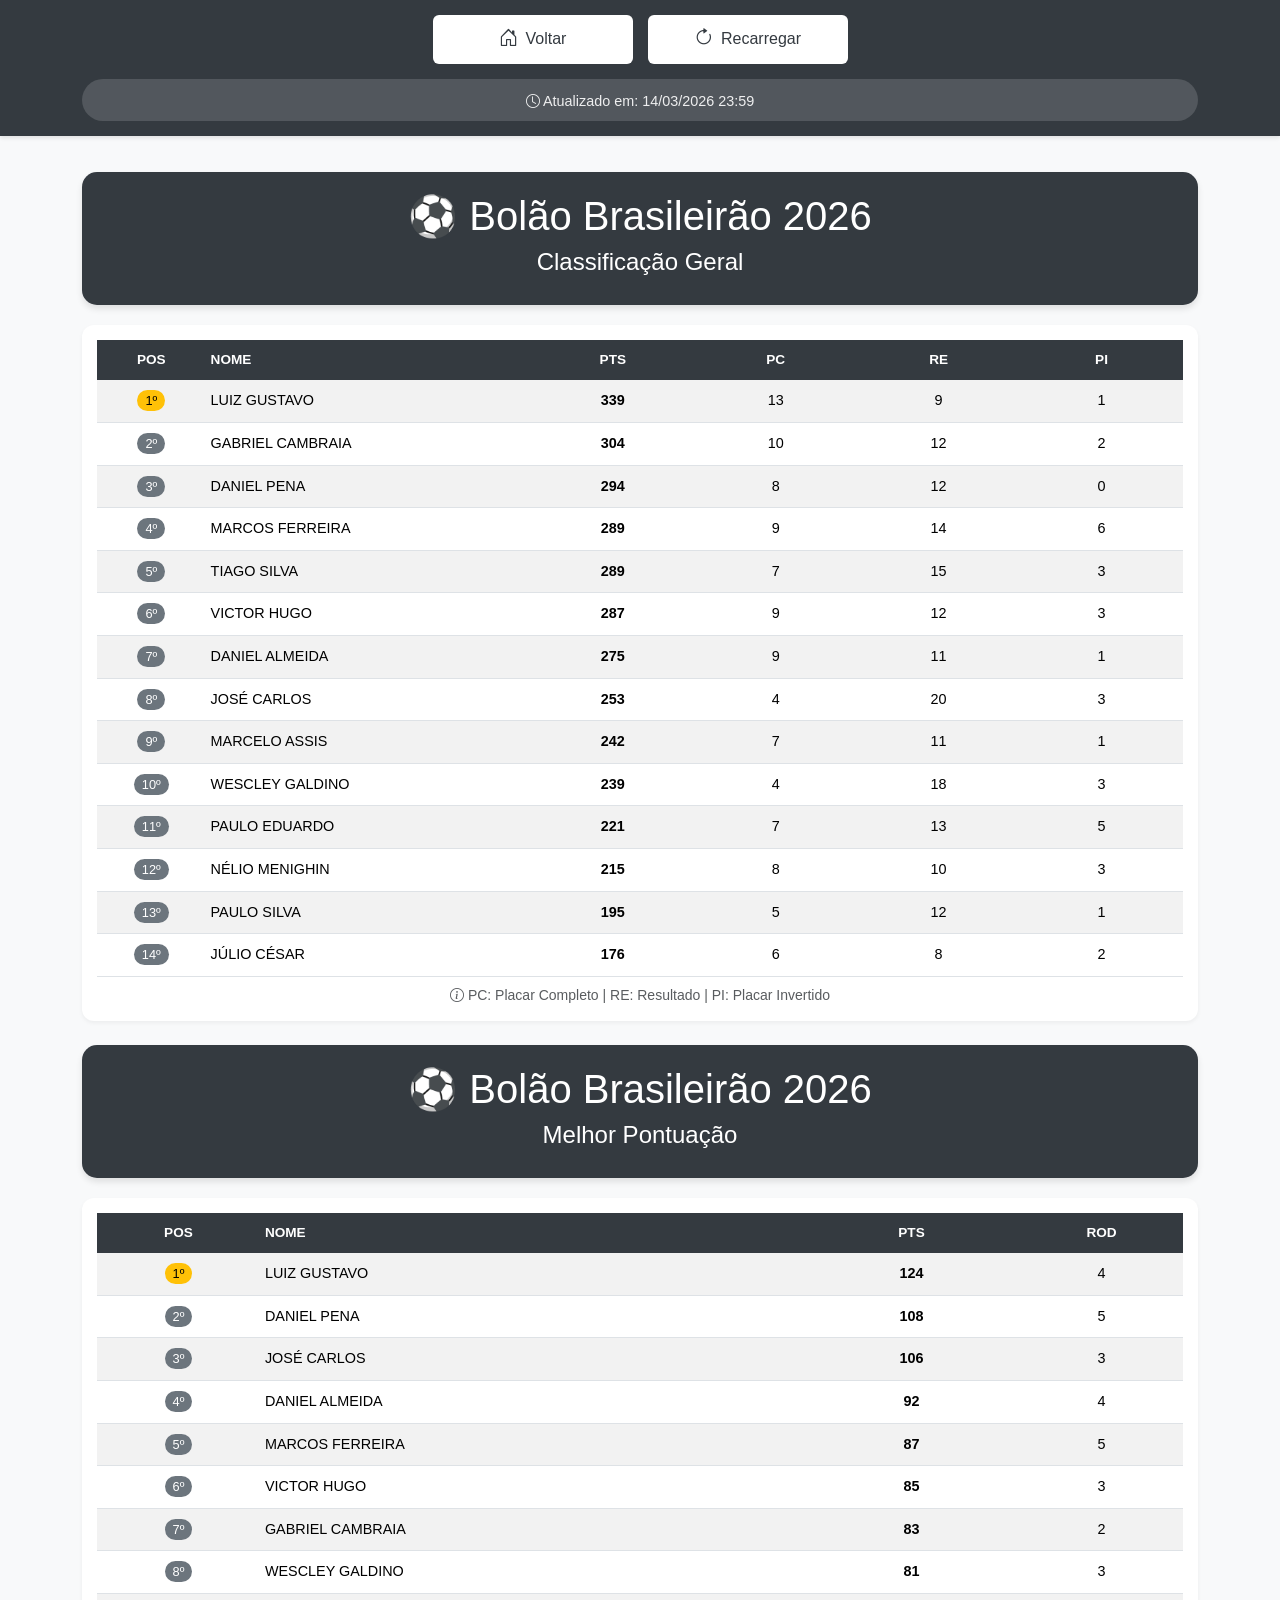
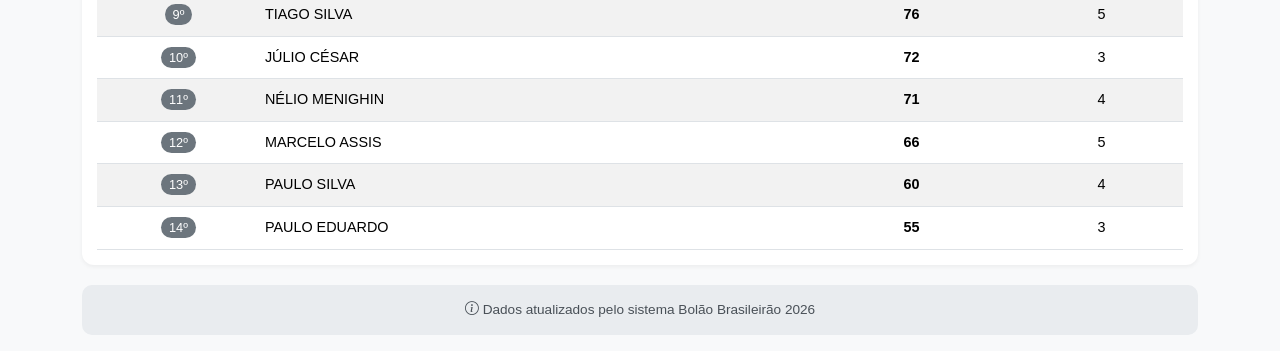
==== commit 695b7cb3: "classificacao.html" ====
--- a/classificacao.html
+++ b/classificacao.html
@@ -57,7 +57,7 @@
                 <button onclick="location.reload()" class="btn-nav"><i class="bi bi-arrow-clockwise"></i> Recarregar</button>
             </div>
             <div class="update-info">   
-                <span class="data-info"><i class="bi bi-clock"></i> Atualizado em: 13/03/2026 06:01</span>
+                <span class="data-info"><i class="bi bi-clock"></i> Atualizado em: 14/03/2026 23:59</span>
             </div>
         </div>
     </div>
@@ -83,16 +83,16 @@
                     <tbody><tr>
                         <td class="text-center"><span class="badge-pos badge-pos-1">1º</span></td>
                         <td>LUIZ GUSTAVO</td>
-                        <td class="text-center fw-bold">330</td>
+                        <td class="text-center fw-bold">339</td>
                         <td class="text-center">13</td>
-                        <td class="text-center">8</td>
+                        <td class="text-center">9</td>
                         <td class="text-center">1</td>
                     </tr><tr>
                         <td class="text-center"><span class="badge-pos ">2º</span></td>
                         <td>GABRIEL CAMBRAIA</td>
-                        <td class="text-center fw-bold">295</td>
+                        <td class="text-center fw-bold">304</td>
                         <td class="text-center">10</td>
-                        <td class="text-center">11</td>
+                        <td class="text-center">12</td>
                         <td class="text-center">2</td>
                     </tr><tr>
                         <td class="text-center"><span class="badge-pos ">3º</span></td>
@@ -103,38 +103,38 @@
                         <td class="text-center">0</td>
                     </tr><tr>
                         <td class="text-center"><span class="badge-pos ">4º</span></td>
+                        <td>MARCOS FERREIRA</td>
+                        <td class="text-center fw-bold">289</td>
+                        <td class="text-center">9</td>
+                        <td class="text-center">14</td>
+                        <td class="text-center">6</td>
+                    </tr><tr>
+                        <td class="text-center"><span class="badge-pos ">5º</span></td>
+                        <td>TIAGO SILVA</td>
+                        <td class="text-center fw-bold">289</td>
+                        <td class="text-center">7</td>
+                        <td class="text-center">15</td>
+                        <td class="text-center">3</td>
+                    </tr><tr>
+                        <td class="text-center"><span class="badge-pos ">6º</span></td>
                         <td>VICTOR HUGO</td>
-                        <td class="text-center fw-bold">282</td>
-                        <td class="text-center">9</td>
-                        <td class="text-center">11</td>
-                        <td class="text-center">3</td>
-                    </tr><tr>
-                        <td class="text-center"><span class="badge-pos ">5º</span></td>
-                        <td>MARCOS FERREIRA</td>
-                        <td class="text-center fw-bold">280</td>
-                        <td class="text-center">9</td>
-                        <td class="text-center">13</td>
-                        <td class="text-center">6</td>
-                    </tr><tr>
-                        <td class="text-center"><span class="badge-pos ">6º</span></td>
-                        <td>TIAGO SILVA</td>
-                        <td class="text-center fw-bold">277</td>
-                        <td class="text-center">7</td>
-                        <td class="text-center">14</td>
+                        <td class="text-center fw-bold">287</td>
+                        <td class="text-center">9</td>
+                        <td class="text-center">12</td>
                         <td class="text-center">3</td>
                     </tr><tr>
                         <td class="text-center"><span class="badge-pos ">7º</span></td>
                         <td>DANIEL ALMEIDA</td>
-                        <td class="text-center fw-bold">270</td>
-                        <td class="text-center">9</td>
-                        <td class="text-center">10</td>
+                        <td class="text-center fw-bold">275</td>
+                        <td class="text-center">9</td>
+                        <td class="text-center">11</td>
                         <td class="text-center">1</td>
                     </tr><tr>
                         <td class="text-center"><span class="badge-pos ">8º</span></td>
                         <td>JOSÉ CARLOS</td>
-                        <td class="text-center fw-bold">248</td>
-                        <td class="text-center">4</td>
-                        <td class="text-center">19</td>
+                        <td class="text-center fw-bold">253</td>
+                        <td class="text-center">4</td>
+                        <td class="text-center">20</td>
                         <td class="text-center">3</td>
                     </tr><tr>
                         <td class="text-center"><span class="badge-pos ">9º</span></td>
@@ -146,38 +146,38 @@
                     </tr><tr>
                         <td class="text-center"><span class="badge-pos ">10º</span></td>
                         <td>WESCLEY GALDINO</td>
-                        <td class="text-center fw-bold">230</td>
-                        <td class="text-center">4</td>
-                        <td class="text-center">17</td>
+                        <td class="text-center fw-bold">239</td>
+                        <td class="text-center">4</td>
+                        <td class="text-center">18</td>
                         <td class="text-center">3</td>
                     </tr><tr>
                         <td class="text-center"><span class="badge-pos ">11º</span></td>
                         <td>PAULO EDUARDO</td>
-                        <td class="text-center fw-bold">217</td>
+                        <td class="text-center fw-bold">221</td>
                         <td class="text-center">7</td>
-                        <td class="text-center">12</td>
-                        <td class="text-center">4</td>
+                        <td class="text-center">13</td>
+                        <td class="text-center">5</td>
                     </tr><tr>
                         <td class="text-center"><span class="badge-pos ">12º</span></td>
                         <td>NÉLIO MENIGHIN</td>
-                        <td class="text-center fw-bold">206</td>
+                        <td class="text-center fw-bold">215</td>
                         <td class="text-center">8</td>
-                        <td class="text-center">9</td>
+                        <td class="text-center">10</td>
                         <td class="text-center">3</td>
                     </tr><tr>
                         <td class="text-center"><span class="badge-pos ">13º</span></td>
                         <td>PAULO SILVA</td>
-                        <td class="text-center fw-bold">186</td>
-                        <td class="text-center">5</td>
-                        <td class="text-center">11</td>
+                        <td class="text-center fw-bold">195</td>
+                        <td class="text-center">5</td>
+                        <td class="text-center">12</td>
                         <td class="text-center">1</td>
                     </tr><tr>
                         <td class="text-center"><span class="badge-pos ">14º</span></td>
                         <td>JÚLIO CÉSAR</td>
-                        <td class="text-center fw-bold">181</td>
+                        <td class="text-center fw-bold">176</td>
                         <td class="text-center">6</td>
                         <td class="text-center">8</td>
-                        <td class="text-center">1</td>
+                        <td class="text-center">2</td>
                     </tr>       </tbody>
                 </table>
             </div>
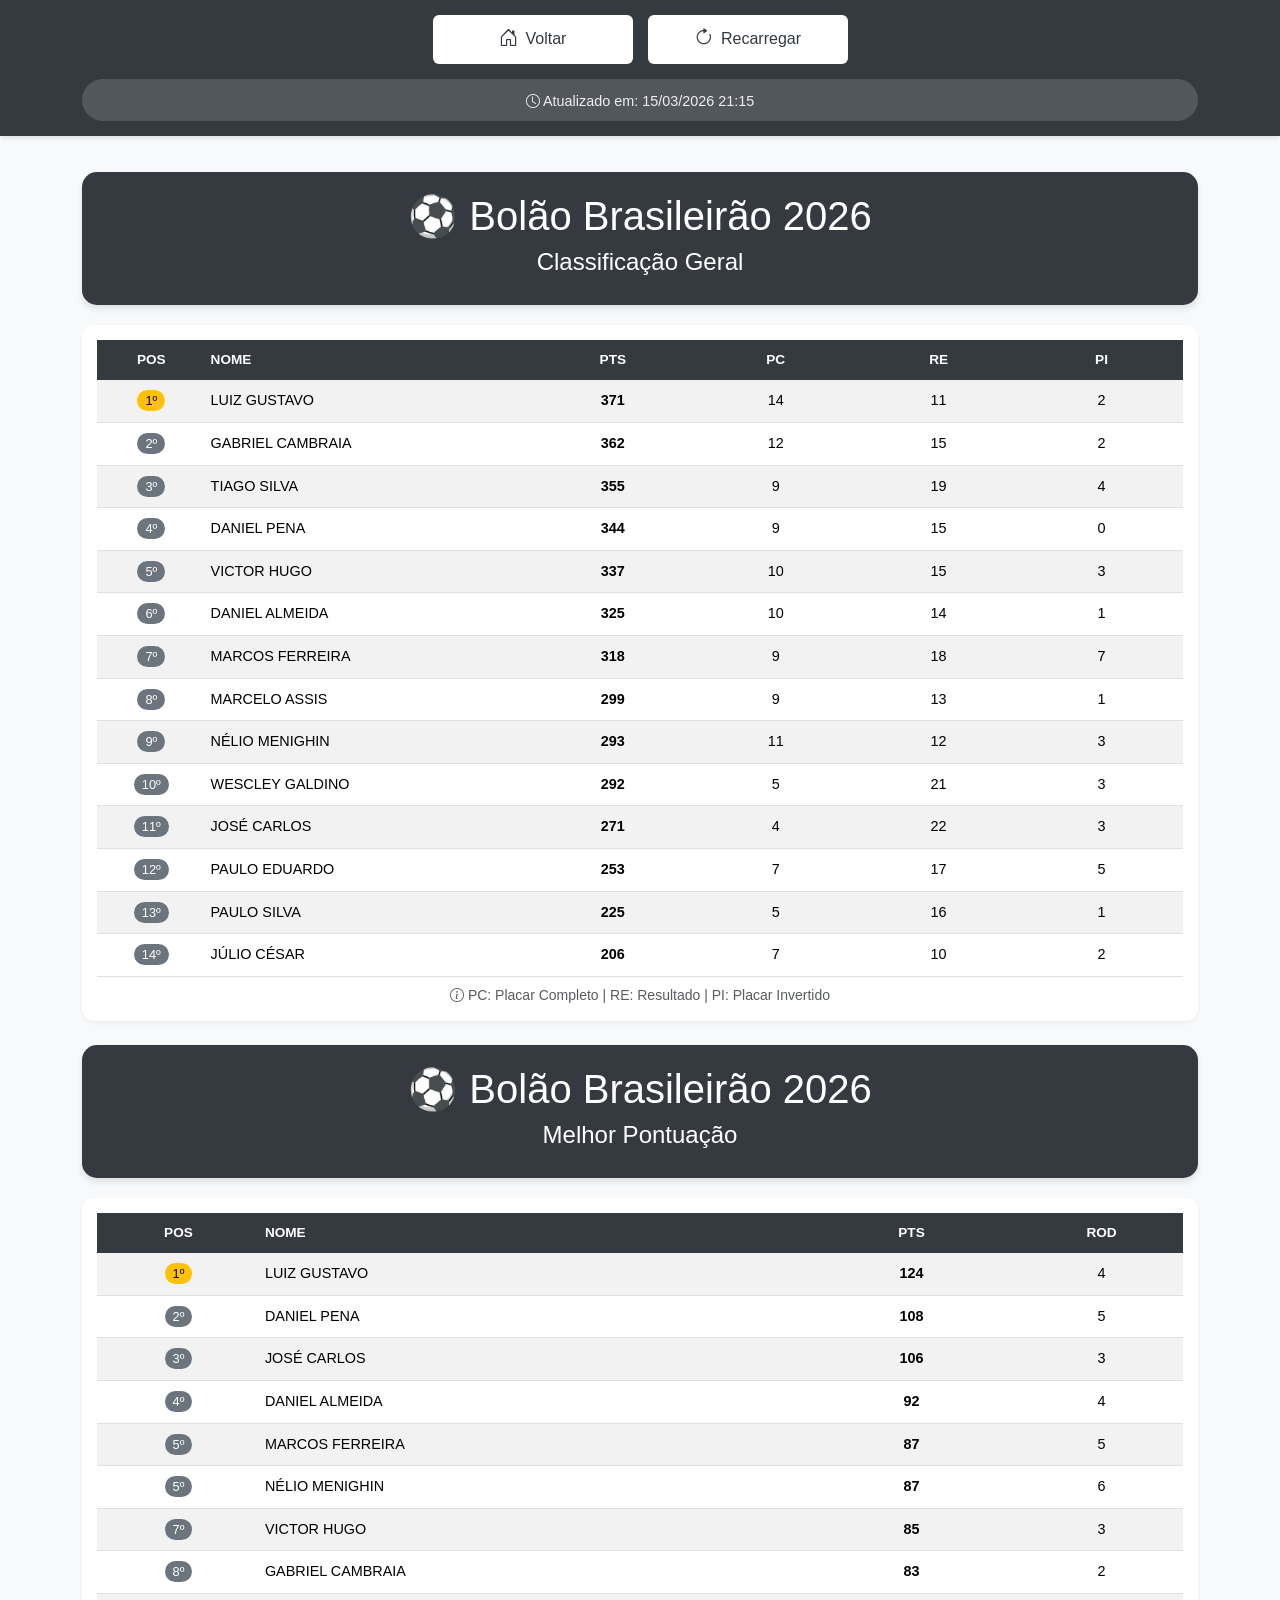
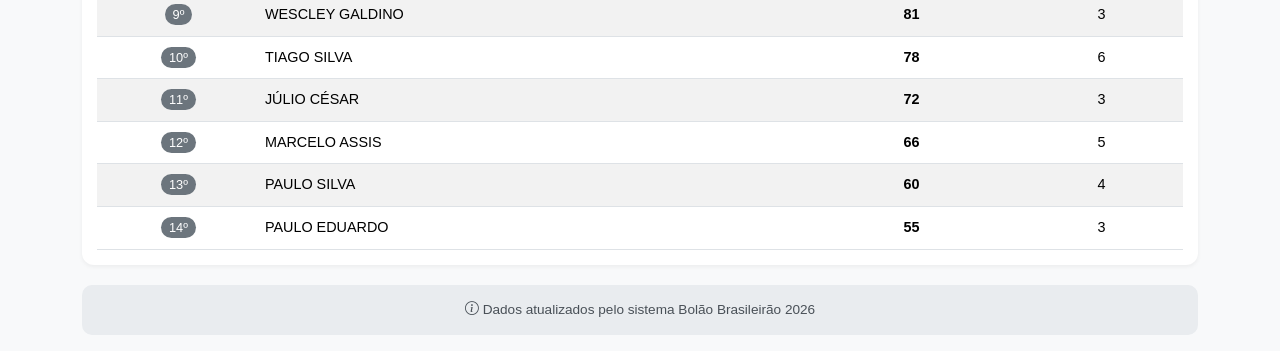
==== commit 1718d7e6: "classificacao.html" ====
--- a/classificacao.html
+++ b/classificacao.html
@@ -57,7 +57,7 @@
                 <button onclick="location.reload()" class="btn-nav"><i class="bi bi-arrow-clockwise"></i> Recarregar</button>
             </div>
             <div class="update-info">   
-                <span class="data-info"><i class="bi bi-clock"></i> Atualizado em: 14/03/2026 23:59</span>
+                <span class="data-info"><i class="bi bi-clock"></i> Atualizado em: 15/03/2026 21:15</span>
             </div>
         </div>
     </div>
@@ -83,100 +83,100 @@
                     <tbody><tr>
                         <td class="text-center"><span class="badge-pos badge-pos-1">1º</span></td>
                         <td>LUIZ GUSTAVO</td>
-                        <td class="text-center fw-bold">339</td>
-                        <td class="text-center">13</td>
-                        <td class="text-center">9</td>
-                        <td class="text-center">1</td>
+                        <td class="text-center fw-bold">371</td>
+                        <td class="text-center">14</td>
+                        <td class="text-center">11</td>
+                        <td class="text-center">2</td>
                     </tr><tr>
                         <td class="text-center"><span class="badge-pos ">2º</span></td>
                         <td>GABRIEL CAMBRAIA</td>
-                        <td class="text-center fw-bold">304</td>
+                        <td class="text-center fw-bold">362</td>
+                        <td class="text-center">12</td>
+                        <td class="text-center">15</td>
+                        <td class="text-center">2</td>
+                    </tr><tr>
+                        <td class="text-center"><span class="badge-pos ">3º</span></td>
+                        <td>TIAGO SILVA</td>
+                        <td class="text-center fw-bold">355</td>
+                        <td class="text-center">9</td>
+                        <td class="text-center">19</td>
+                        <td class="text-center">4</td>
+                    </tr><tr>
+                        <td class="text-center"><span class="badge-pos ">4º</span></td>
+                        <td>DANIEL PENA</td>
+                        <td class="text-center fw-bold">344</td>
+                        <td class="text-center">9</td>
+                        <td class="text-center">15</td>
+                        <td class="text-center">0</td>
+                    </tr><tr>
+                        <td class="text-center"><span class="badge-pos ">5º</span></td>
+                        <td>VICTOR HUGO</td>
+                        <td class="text-center fw-bold">337</td>
                         <td class="text-center">10</td>
+                        <td class="text-center">15</td>
+                        <td class="text-center">3</td>
+                    </tr><tr>
+                        <td class="text-center"><span class="badge-pos ">6º</span></td>
+                        <td>DANIEL ALMEIDA</td>
+                        <td class="text-center fw-bold">325</td>
+                        <td class="text-center">10</td>
+                        <td class="text-center">14</td>
+                        <td class="text-center">1</td>
+                    </tr><tr>
+                        <td class="text-center"><span class="badge-pos ">7º</span></td>
+                        <td>MARCOS FERREIRA</td>
+                        <td class="text-center fw-bold">318</td>
+                        <td class="text-center">9</td>
+                        <td class="text-center">18</td>
+                        <td class="text-center">7</td>
+                    </tr><tr>
+                        <td class="text-center"><span class="badge-pos ">8º</span></td>
+                        <td>MARCELO ASSIS</td>
+                        <td class="text-center fw-bold">299</td>
+                        <td class="text-center">9</td>
+                        <td class="text-center">13</td>
+                        <td class="text-center">1</td>
+                    </tr><tr>
+                        <td class="text-center"><span class="badge-pos ">9º</span></td>
+                        <td>NÉLIO MENIGHIN</td>
+                        <td class="text-center fw-bold">293</td>
+                        <td class="text-center">11</td>
                         <td class="text-center">12</td>
-                        <td class="text-center">2</td>
-                    </tr><tr>
-                        <td class="text-center"><span class="badge-pos ">3º</span></td>
-                        <td>DANIEL PENA</td>
-                        <td class="text-center fw-bold">294</td>
-                        <td class="text-center">8</td>
-                        <td class="text-center">12</td>
-                        <td class="text-center">0</td>
-                    </tr><tr>
-                        <td class="text-center"><span class="badge-pos ">4º</span></td>
-                        <td>MARCOS FERREIRA</td>
-                        <td class="text-center fw-bold">289</td>
-                        <td class="text-center">9</td>
-                        <td class="text-center">14</td>
-                        <td class="text-center">6</td>
-                    </tr><tr>
-                        <td class="text-center"><span class="badge-pos ">5º</span></td>
-                        <td>TIAGO SILVA</td>
-                        <td class="text-center fw-bold">289</td>
-                        <td class="text-center">7</td>
-                        <td class="text-center">15</td>
-                        <td class="text-center">3</td>
-                    </tr><tr>
-                        <td class="text-center"><span class="badge-pos ">6º</span></td>
-                        <td>VICTOR HUGO</td>
-                        <td class="text-center fw-bold">287</td>
-                        <td class="text-center">9</td>
-                        <td class="text-center">12</td>
-                        <td class="text-center">3</td>
-                    </tr><tr>
-                        <td class="text-center"><span class="badge-pos ">7º</span></td>
-                        <td>DANIEL ALMEIDA</td>
-                        <td class="text-center fw-bold">275</td>
-                        <td class="text-center">9</td>
-                        <td class="text-center">11</td>
-                        <td class="text-center">1</td>
-                    </tr><tr>
-                        <td class="text-center"><span class="badge-pos ">8º</span></td>
-                        <td>JOSÉ CARLOS</td>
-                        <td class="text-center fw-bold">253</td>
-                        <td class="text-center">4</td>
-                        <td class="text-center">20</td>
-                        <td class="text-center">3</td>
-                    </tr><tr>
-                        <td class="text-center"><span class="badge-pos ">9º</span></td>
-                        <td>MARCELO ASSIS</td>
-                        <td class="text-center fw-bold">242</td>
-                        <td class="text-center">7</td>
-                        <td class="text-center">11</td>
-                        <td class="text-center">1</td>
+                        <td class="text-center">3</td>
                     </tr><tr>
                         <td class="text-center"><span class="badge-pos ">10º</span></td>
                         <td>WESCLEY GALDINO</td>
-                        <td class="text-center fw-bold">239</td>
-                        <td class="text-center">4</td>
-                        <td class="text-center">18</td>
+                        <td class="text-center fw-bold">292</td>
+                        <td class="text-center">5</td>
+                        <td class="text-center">21</td>
                         <td class="text-center">3</td>
                     </tr><tr>
                         <td class="text-center"><span class="badge-pos ">11º</span></td>
+                        <td>JOSÉ CARLOS</td>
+                        <td class="text-center fw-bold">271</td>
+                        <td class="text-center">4</td>
+                        <td class="text-center">22</td>
+                        <td class="text-center">3</td>
+                    </tr><tr>
+                        <td class="text-center"><span class="badge-pos ">12º</span></td>
                         <td>PAULO EDUARDO</td>
-                        <td class="text-center fw-bold">221</td>
+                        <td class="text-center fw-bold">253</td>
                         <td class="text-center">7</td>
-                        <td class="text-center">13</td>
-                        <td class="text-center">5</td>
-                    </tr><tr>
-                        <td class="text-center"><span class="badge-pos ">12º</span></td>
-                        <td>NÉLIO MENIGHIN</td>
-                        <td class="text-center fw-bold">215</td>
-                        <td class="text-center">8</td>
-                        <td class="text-center">10</td>
-                        <td class="text-center">3</td>
+                        <td class="text-center">17</td>
+                        <td class="text-center">5</td>
                     </tr><tr>
                         <td class="text-center"><span class="badge-pos ">13º</span></td>
                         <td>PAULO SILVA</td>
-                        <td class="text-center fw-bold">195</td>
-                        <td class="text-center">5</td>
-                        <td class="text-center">12</td>
+                        <td class="text-center fw-bold">225</td>
+                        <td class="text-center">5</td>
+                        <td class="text-center">16</td>
                         <td class="text-center">1</td>
                     </tr><tr>
                         <td class="text-center"><span class="badge-pos ">14º</span></td>
                         <td>JÚLIO CÉSAR</td>
-                        <td class="text-center fw-bold">176</td>
-                        <td class="text-center">6</td>
-                        <td class="text-center">8</td>
+                        <td class="text-center fw-bold">206</td>
+                        <td class="text-center">7</td>
+                        <td class="text-center">10</td>
                         <td class="text-center">2</td>
                     </tr>       </tbody>
                 </table>
@@ -227,35 +227,35 @@
                         <td class="text-center fw-bold">87</td>
                         <td class="text-center">5</td>
                     </tr><tr>
-                        <td class="text-center"><span class="badge-pos ">6º</span></td>
+                        <td class="text-center"><span class="badge-pos ">5º</span></td>
+                        <td>NÉLIO MENIGHIN</td>
+                        <td class="text-center fw-bold">87</td>
+                        <td class="text-center">6</td>
+                    </tr><tr>
+                        <td class="text-center"><span class="badge-pos ">7º</span></td>
                         <td>VICTOR HUGO</td>
                         <td class="text-center fw-bold">85</td>
                         <td class="text-center">3</td>
                     </tr><tr>
-                        <td class="text-center"><span class="badge-pos ">7º</span></td>
+                        <td class="text-center"><span class="badge-pos ">8º</span></td>
                         <td>GABRIEL CAMBRAIA</td>
                         <td class="text-center fw-bold">83</td>
                         <td class="text-center">2</td>
                     </tr><tr>
-                        <td class="text-center"><span class="badge-pos ">8º</span></td>
+                        <td class="text-center"><span class="badge-pos ">9º</span></td>
                         <td>WESCLEY GALDINO</td>
                         <td class="text-center fw-bold">81</td>
                         <td class="text-center">3</td>
                     </tr><tr>
-                        <td class="text-center"><span class="badge-pos ">9º</span></td>
+                        <td class="text-center"><span class="badge-pos ">10º</span></td>
                         <td>TIAGO SILVA</td>
-                        <td class="text-center fw-bold">76</td>
-                        <td class="text-center">5</td>
-                    </tr><tr>
-                        <td class="text-center"><span class="badge-pos ">10º</span></td>
+                        <td class="text-center fw-bold">78</td>
+                        <td class="text-center">6</td>
+                    </tr><tr>
+                        <td class="text-center"><span class="badge-pos ">11º</span></td>
                         <td>JÚLIO CÉSAR</td>
                         <td class="text-center fw-bold">72</td>
                         <td class="text-center">3</td>
-                    </tr><tr>
-                        <td class="text-center"><span class="badge-pos ">11º</span></td>
-                        <td>NÉLIO MENIGHIN</td>
-                        <td class="text-center fw-bold">71</td>
-                        <td class="text-center">4</td>
                     </tr><tr>
                         <td class="text-center"><span class="badge-pos ">12º</span></td>
                         <td>MARCELO ASSIS</td>
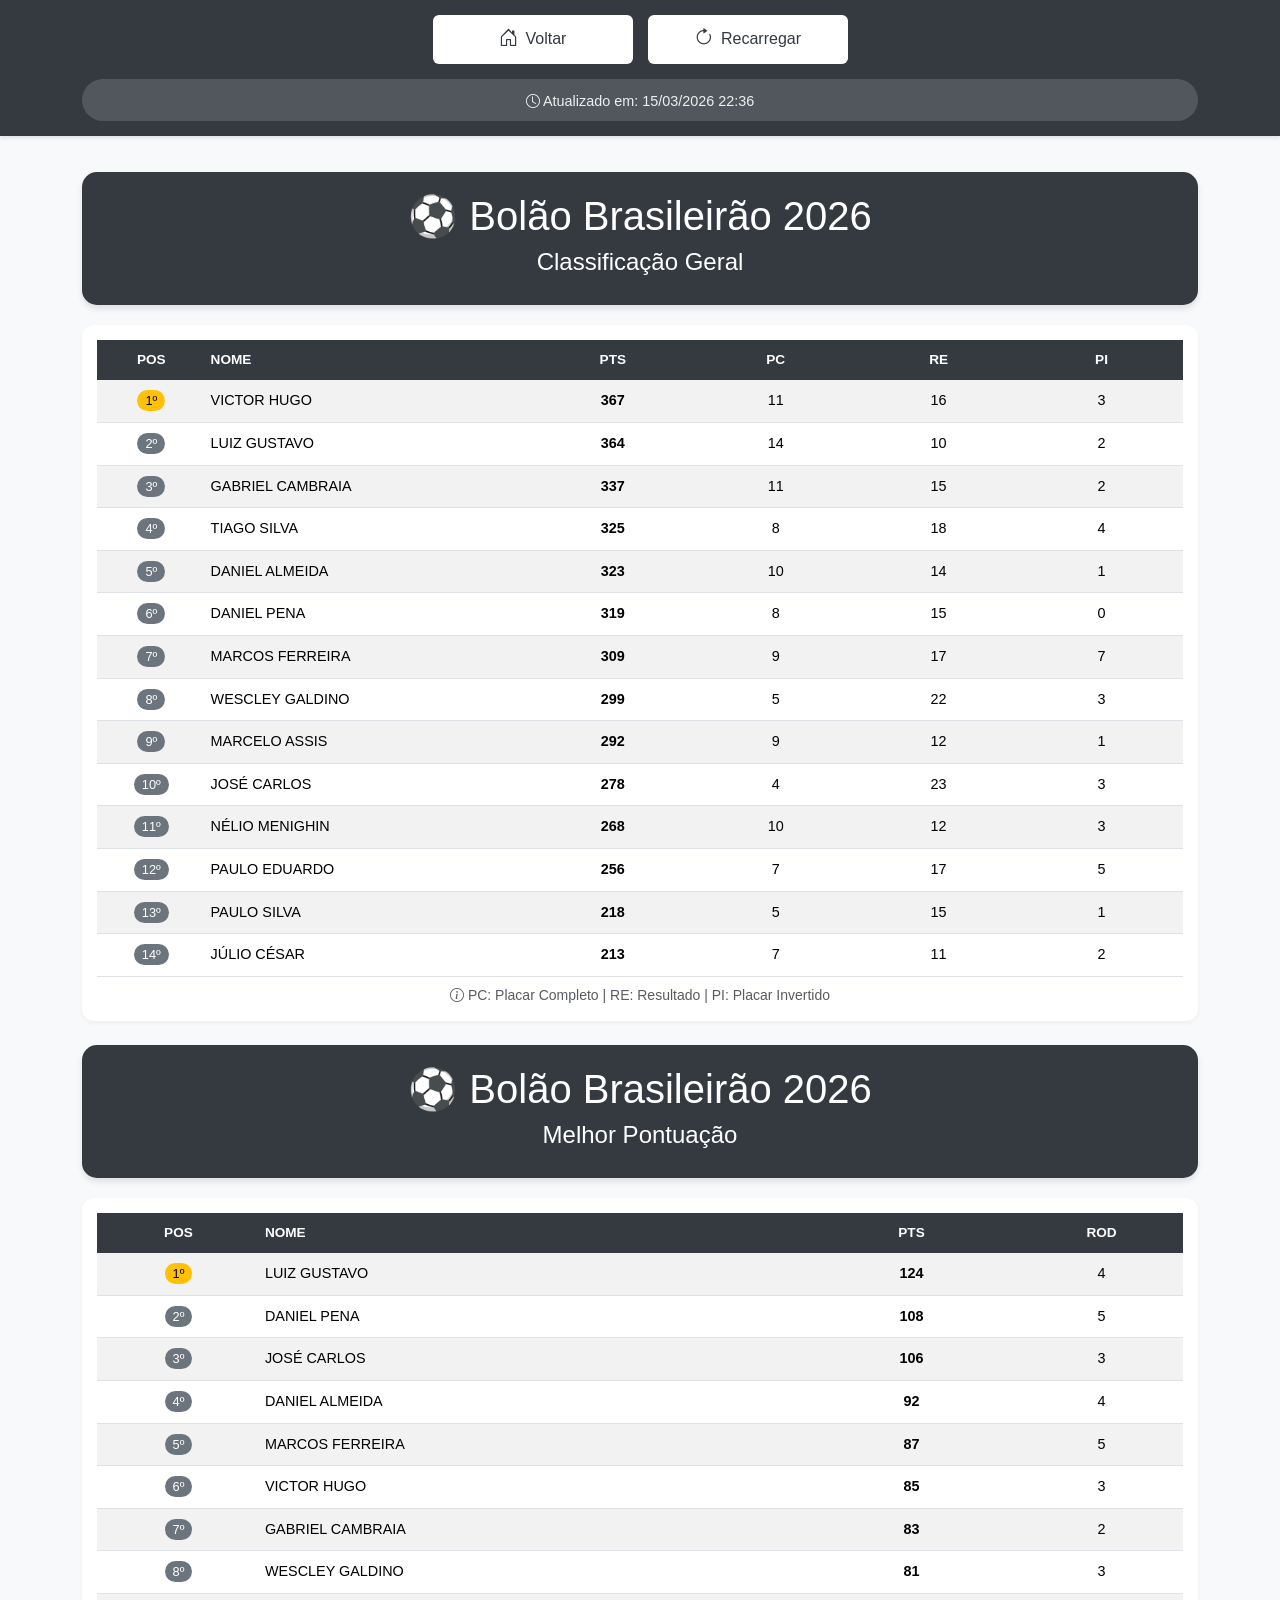
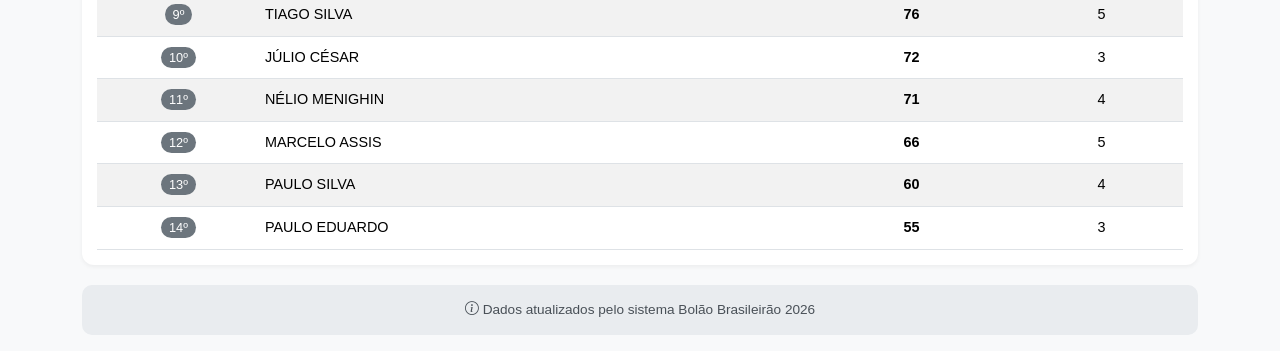
==== commit efc0687d: "classificacao.html" ====
--- a/classificacao.html
+++ b/classificacao.html
@@ -57,7 +57,7 @@
                 <button onclick="location.reload()" class="btn-nav"><i class="bi bi-arrow-clockwise"></i> Recarregar</button>
             </div>
             <div class="update-info">   
-                <span class="data-info"><i class="bi bi-clock"></i> Atualizado em: 15/03/2026 21:15</span>
+                <span class="data-info"><i class="bi bi-clock"></i> Atualizado em: 15/03/2026 22:36</span>
             </div>
         </div>
     </div>
@@ -82,101 +82,101 @@
                     </thead>
                     <tbody><tr>
                         <td class="text-center"><span class="badge-pos badge-pos-1">1º</span></td>
+                        <td>VICTOR HUGO</td>
+                        <td class="text-center fw-bold">367</td>
+                        <td class="text-center">11</td>
+                        <td class="text-center">16</td>
+                        <td class="text-center">3</td>
+                    </tr><tr>
+                        <td class="text-center"><span class="badge-pos ">2º</span></td>
                         <td>LUIZ GUSTAVO</td>
-                        <td class="text-center fw-bold">371</td>
+                        <td class="text-center fw-bold">364</td>
                         <td class="text-center">14</td>
+                        <td class="text-center">10</td>
+                        <td class="text-center">2</td>
+                    </tr><tr>
+                        <td class="text-center"><span class="badge-pos ">3º</span></td>
+                        <td>GABRIEL CAMBRAIA</td>
+                        <td class="text-center fw-bold">337</td>
                         <td class="text-center">11</td>
-                        <td class="text-center">2</td>
-                    </tr><tr>
-                        <td class="text-center"><span class="badge-pos ">2º</span></td>
-                        <td>GABRIEL CAMBRAIA</td>
-                        <td class="text-center fw-bold">362</td>
-                        <td class="text-center">12</td>
                         <td class="text-center">15</td>
                         <td class="text-center">2</td>
                     </tr><tr>
-                        <td class="text-center"><span class="badge-pos ">3º</span></td>
+                        <td class="text-center"><span class="badge-pos ">4º</span></td>
                         <td>TIAGO SILVA</td>
-                        <td class="text-center fw-bold">355</td>
-                        <td class="text-center">9</td>
-                        <td class="text-center">19</td>
-                        <td class="text-center">4</td>
-                    </tr><tr>
-                        <td class="text-center"><span class="badge-pos ">4º</span></td>
-                        <td>DANIEL PENA</td>
-                        <td class="text-center fw-bold">344</td>
-                        <td class="text-center">9</td>
-                        <td class="text-center">15</td>
-                        <td class="text-center">0</td>
+                        <td class="text-center fw-bold">325</td>
+                        <td class="text-center">8</td>
+                        <td class="text-center">18</td>
+                        <td class="text-center">4</td>
                     </tr><tr>
                         <td class="text-center"><span class="badge-pos ">5º</span></td>
-                        <td>VICTOR HUGO</td>
-                        <td class="text-center fw-bold">337</td>
-                        <td class="text-center">10</td>
-                        <td class="text-center">15</td>
-                        <td class="text-center">3</td>
-                    </tr><tr>
-                        <td class="text-center"><span class="badge-pos ">6º</span></td>
                         <td>DANIEL ALMEIDA</td>
-                        <td class="text-center fw-bold">325</td>
+                        <td class="text-center fw-bold">323</td>
                         <td class="text-center">10</td>
                         <td class="text-center">14</td>
                         <td class="text-center">1</td>
                     </tr><tr>
+                        <td class="text-center"><span class="badge-pos ">6º</span></td>
+                        <td>DANIEL PENA</td>
+                        <td class="text-center fw-bold">319</td>
+                        <td class="text-center">8</td>
+                        <td class="text-center">15</td>
+                        <td class="text-center">0</td>
+                    </tr><tr>
                         <td class="text-center"><span class="badge-pos ">7º</span></td>
                         <td>MARCOS FERREIRA</td>
-                        <td class="text-center fw-bold">318</td>
+                        <td class="text-center fw-bold">309</td>
                         <td class="text-center">9</td>
-                        <td class="text-center">18</td>
+                        <td class="text-center">17</td>
                         <td class="text-center">7</td>
                     </tr><tr>
                         <td class="text-center"><span class="badge-pos ">8º</span></td>
+                        <td>WESCLEY GALDINO</td>
+                        <td class="text-center fw-bold">299</td>
+                        <td class="text-center">5</td>
+                        <td class="text-center">22</td>
+                        <td class="text-center">3</td>
+                    </tr><tr>
+                        <td class="text-center"><span class="badge-pos ">9º</span></td>
                         <td>MARCELO ASSIS</td>
-                        <td class="text-center fw-bold">299</td>
+                        <td class="text-center fw-bold">292</td>
                         <td class="text-center">9</td>
-                        <td class="text-center">13</td>
+                        <td class="text-center">12</td>
                         <td class="text-center">1</td>
                     </tr><tr>
-                        <td class="text-center"><span class="badge-pos ">9º</span></td>
+                        <td class="text-center"><span class="badge-pos ">10º</span></td>
+                        <td>JOSÉ CARLOS</td>
+                        <td class="text-center fw-bold">278</td>
+                        <td class="text-center">4</td>
+                        <td class="text-center">23</td>
+                        <td class="text-center">3</td>
+                    </tr><tr>
+                        <td class="text-center"><span class="badge-pos ">11º</span></td>
                         <td>NÉLIO MENIGHIN</td>
-                        <td class="text-center fw-bold">293</td>
-                        <td class="text-center">11</td>
+                        <td class="text-center fw-bold">268</td>
+                        <td class="text-center">10</td>
                         <td class="text-center">12</td>
-                        <td class="text-center">3</td>
-                    </tr><tr>
-                        <td class="text-center"><span class="badge-pos ">10º</span></td>
-                        <td>WESCLEY GALDINO</td>
-                        <td class="text-center fw-bold">292</td>
-                        <td class="text-center">5</td>
-                        <td class="text-center">21</td>
-                        <td class="text-center">3</td>
-                    </tr><tr>
-                        <td class="text-center"><span class="badge-pos ">11º</span></td>
-                        <td>JOSÉ CARLOS</td>
-                        <td class="text-center fw-bold">271</td>
-                        <td class="text-center">4</td>
-                        <td class="text-center">22</td>
                         <td class="text-center">3</td>
                     </tr><tr>
                         <td class="text-center"><span class="badge-pos ">12º</span></td>
                         <td>PAULO EDUARDO</td>
-                        <td class="text-center fw-bold">253</td>
+                        <td class="text-center fw-bold">256</td>
                         <td class="text-center">7</td>
                         <td class="text-center">17</td>
                         <td class="text-center">5</td>
                     </tr><tr>
                         <td class="text-center"><span class="badge-pos ">13º</span></td>
                         <td>PAULO SILVA</td>
-                        <td class="text-center fw-bold">225</td>
-                        <td class="text-center">5</td>
-                        <td class="text-center">16</td>
+                        <td class="text-center fw-bold">218</td>
+                        <td class="text-center">5</td>
+                        <td class="text-center">15</td>
                         <td class="text-center">1</td>
                     </tr><tr>
                         <td class="text-center"><span class="badge-pos ">14º</span></td>
                         <td>JÚLIO CÉSAR</td>
-                        <td class="text-center fw-bold">206</td>
+                        <td class="text-center fw-bold">213</td>
                         <td class="text-center">7</td>
-                        <td class="text-center">10</td>
+                        <td class="text-center">11</td>
                         <td class="text-center">2</td>
                     </tr>       </tbody>
                 </table>
@@ -227,35 +227,35 @@
                         <td class="text-center fw-bold">87</td>
                         <td class="text-center">5</td>
                     </tr><tr>
-                        <td class="text-center"><span class="badge-pos ">5º</span></td>
-                        <td>NÉLIO MENIGHIN</td>
-                        <td class="text-center fw-bold">87</td>
-                        <td class="text-center">6</td>
-                    </tr><tr>
-                        <td class="text-center"><span class="badge-pos ">7º</span></td>
+                        <td class="text-center"><span class="badge-pos ">6º</span></td>
                         <td>VICTOR HUGO</td>
                         <td class="text-center fw-bold">85</td>
                         <td class="text-center">3</td>
                     </tr><tr>
-                        <td class="text-center"><span class="badge-pos ">8º</span></td>
+                        <td class="text-center"><span class="badge-pos ">7º</span></td>
                         <td>GABRIEL CAMBRAIA</td>
                         <td class="text-center fw-bold">83</td>
                         <td class="text-center">2</td>
                     </tr><tr>
-                        <td class="text-center"><span class="badge-pos ">9º</span></td>
+                        <td class="text-center"><span class="badge-pos ">8º</span></td>
                         <td>WESCLEY GALDINO</td>
                         <td class="text-center fw-bold">81</td>
                         <td class="text-center">3</td>
                     </tr><tr>
+                        <td class="text-center"><span class="badge-pos ">9º</span></td>
+                        <td>TIAGO SILVA</td>
+                        <td class="text-center fw-bold">76</td>
+                        <td class="text-center">5</td>
+                    </tr><tr>
                         <td class="text-center"><span class="badge-pos ">10º</span></td>
-                        <td>TIAGO SILVA</td>
-                        <td class="text-center fw-bold">78</td>
-                        <td class="text-center">6</td>
-                    </tr><tr>
-                        <td class="text-center"><span class="badge-pos ">11º</span></td>
                         <td>JÚLIO CÉSAR</td>
                         <td class="text-center fw-bold">72</td>
                         <td class="text-center">3</td>
+                    </tr><tr>
+                        <td class="text-center"><span class="badge-pos ">11º</span></td>
+                        <td>NÉLIO MENIGHIN</td>
+                        <td class="text-center fw-bold">71</td>
+                        <td class="text-center">4</td>
                     </tr><tr>
                         <td class="text-center"><span class="badge-pos ">12º</span></td>
                         <td>MARCELO ASSIS</td>
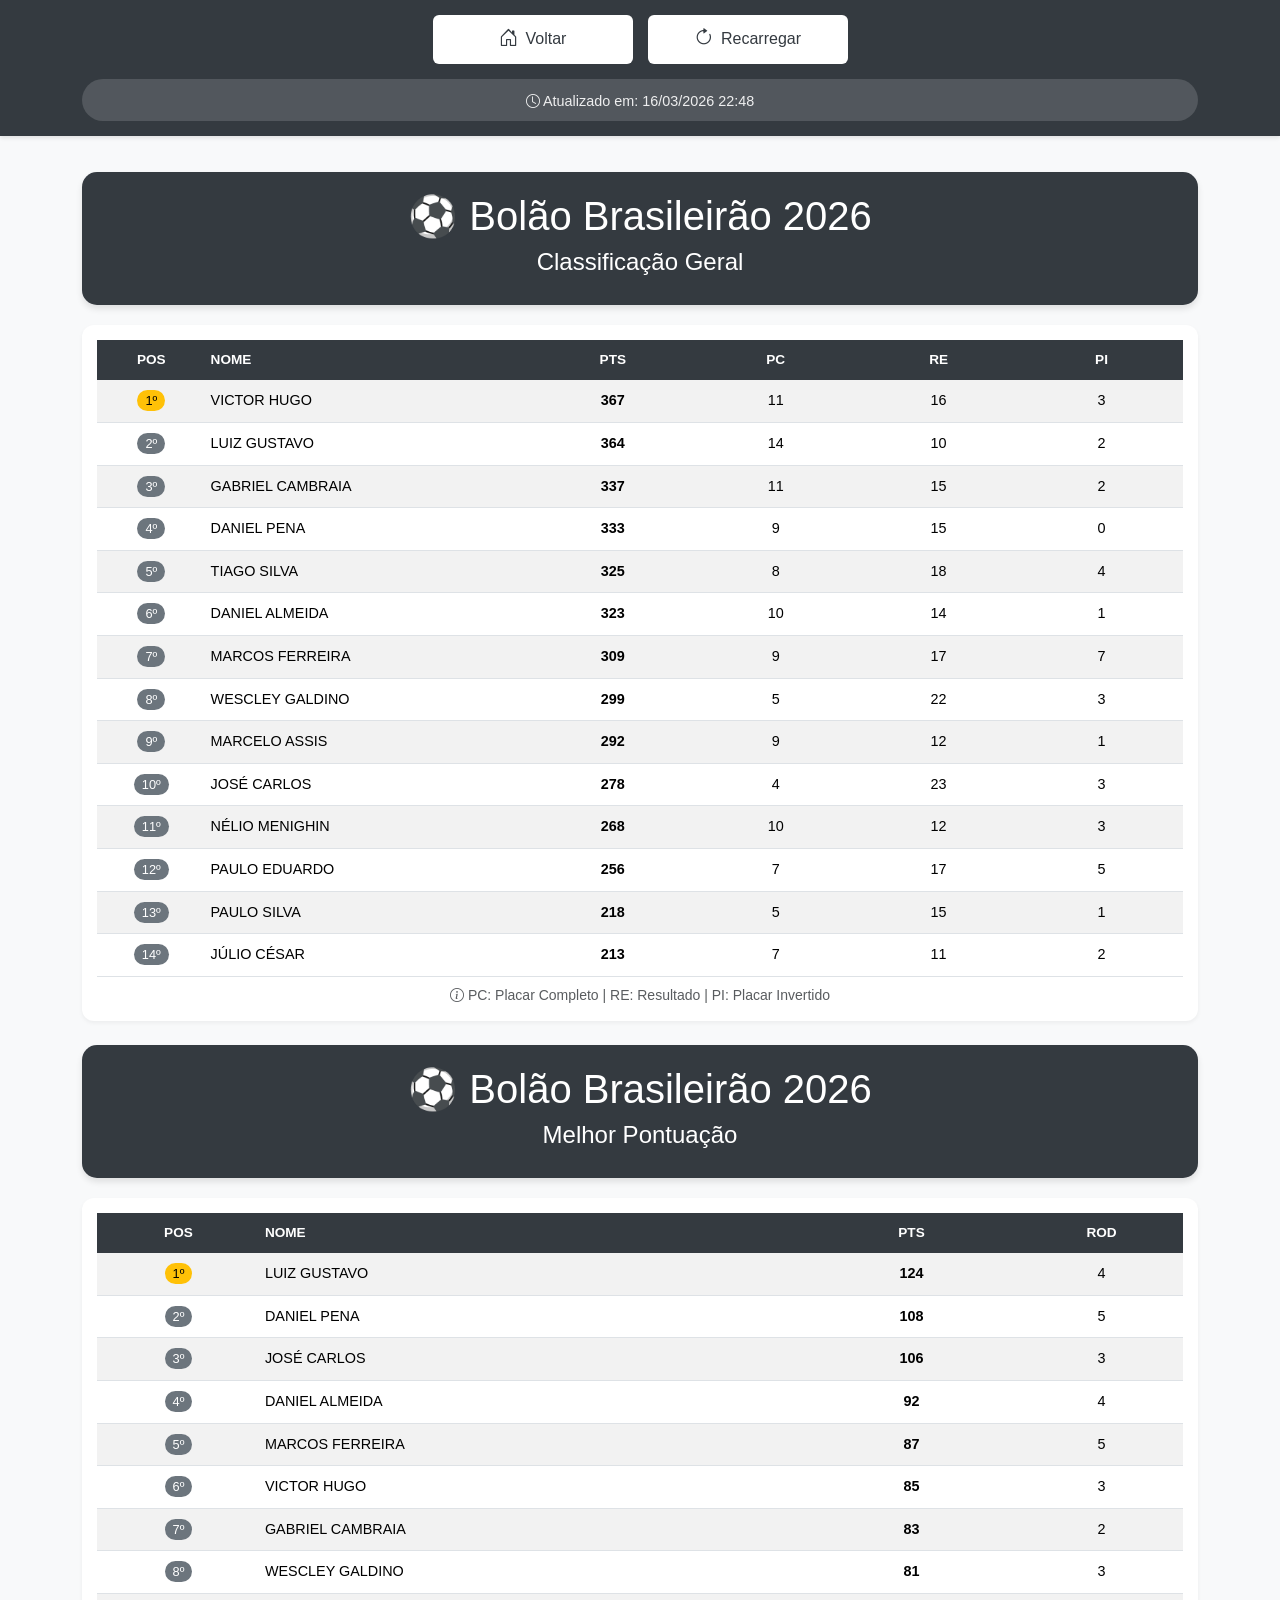
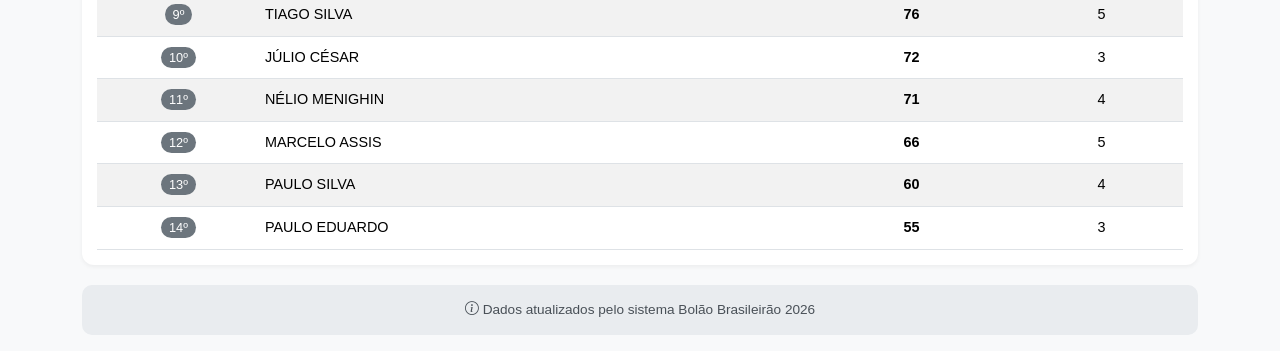
==== commit 81cc5a78: "classificacao.html" ====
--- a/classificacao.html
+++ b/classificacao.html
@@ -57,7 +57,7 @@
                 <button onclick="location.reload()" class="btn-nav"><i class="bi bi-arrow-clockwise"></i> Recarregar</button>
             </div>
             <div class="update-info">   
-                <span class="data-info"><i class="bi bi-clock"></i> Atualizado em: 15/03/2026 22:36</span>
+                <span class="data-info"><i class="bi bi-clock"></i> Atualizado em: 16/03/2026 22:48</span>
             </div>
         </div>
     </div>
@@ -103,25 +103,25 @@
                         <td class="text-center">2</td>
                     </tr><tr>
                         <td class="text-center"><span class="badge-pos ">4º</span></td>
+                        <td>DANIEL PENA</td>
+                        <td class="text-center fw-bold">333</td>
+                        <td class="text-center">9</td>
+                        <td class="text-center">15</td>
+                        <td class="text-center">0</td>
+                    </tr><tr>
+                        <td class="text-center"><span class="badge-pos ">5º</span></td>
                         <td>TIAGO SILVA</td>
                         <td class="text-center fw-bold">325</td>
                         <td class="text-center">8</td>
                         <td class="text-center">18</td>
                         <td class="text-center">4</td>
                     </tr><tr>
-                        <td class="text-center"><span class="badge-pos ">5º</span></td>
+                        <td class="text-center"><span class="badge-pos ">6º</span></td>
                         <td>DANIEL ALMEIDA</td>
                         <td class="text-center fw-bold">323</td>
                         <td class="text-center">10</td>
                         <td class="text-center">14</td>
                         <td class="text-center">1</td>
-                    </tr><tr>
-                        <td class="text-center"><span class="badge-pos ">6º</span></td>
-                        <td>DANIEL PENA</td>
-                        <td class="text-center fw-bold">319</td>
-                        <td class="text-center">8</td>
-                        <td class="text-center">15</td>
-                        <td class="text-center">0</td>
                     </tr><tr>
                         <td class="text-center"><span class="badge-pos ">7º</span></td>
                         <td>MARCOS FERREIRA</td>
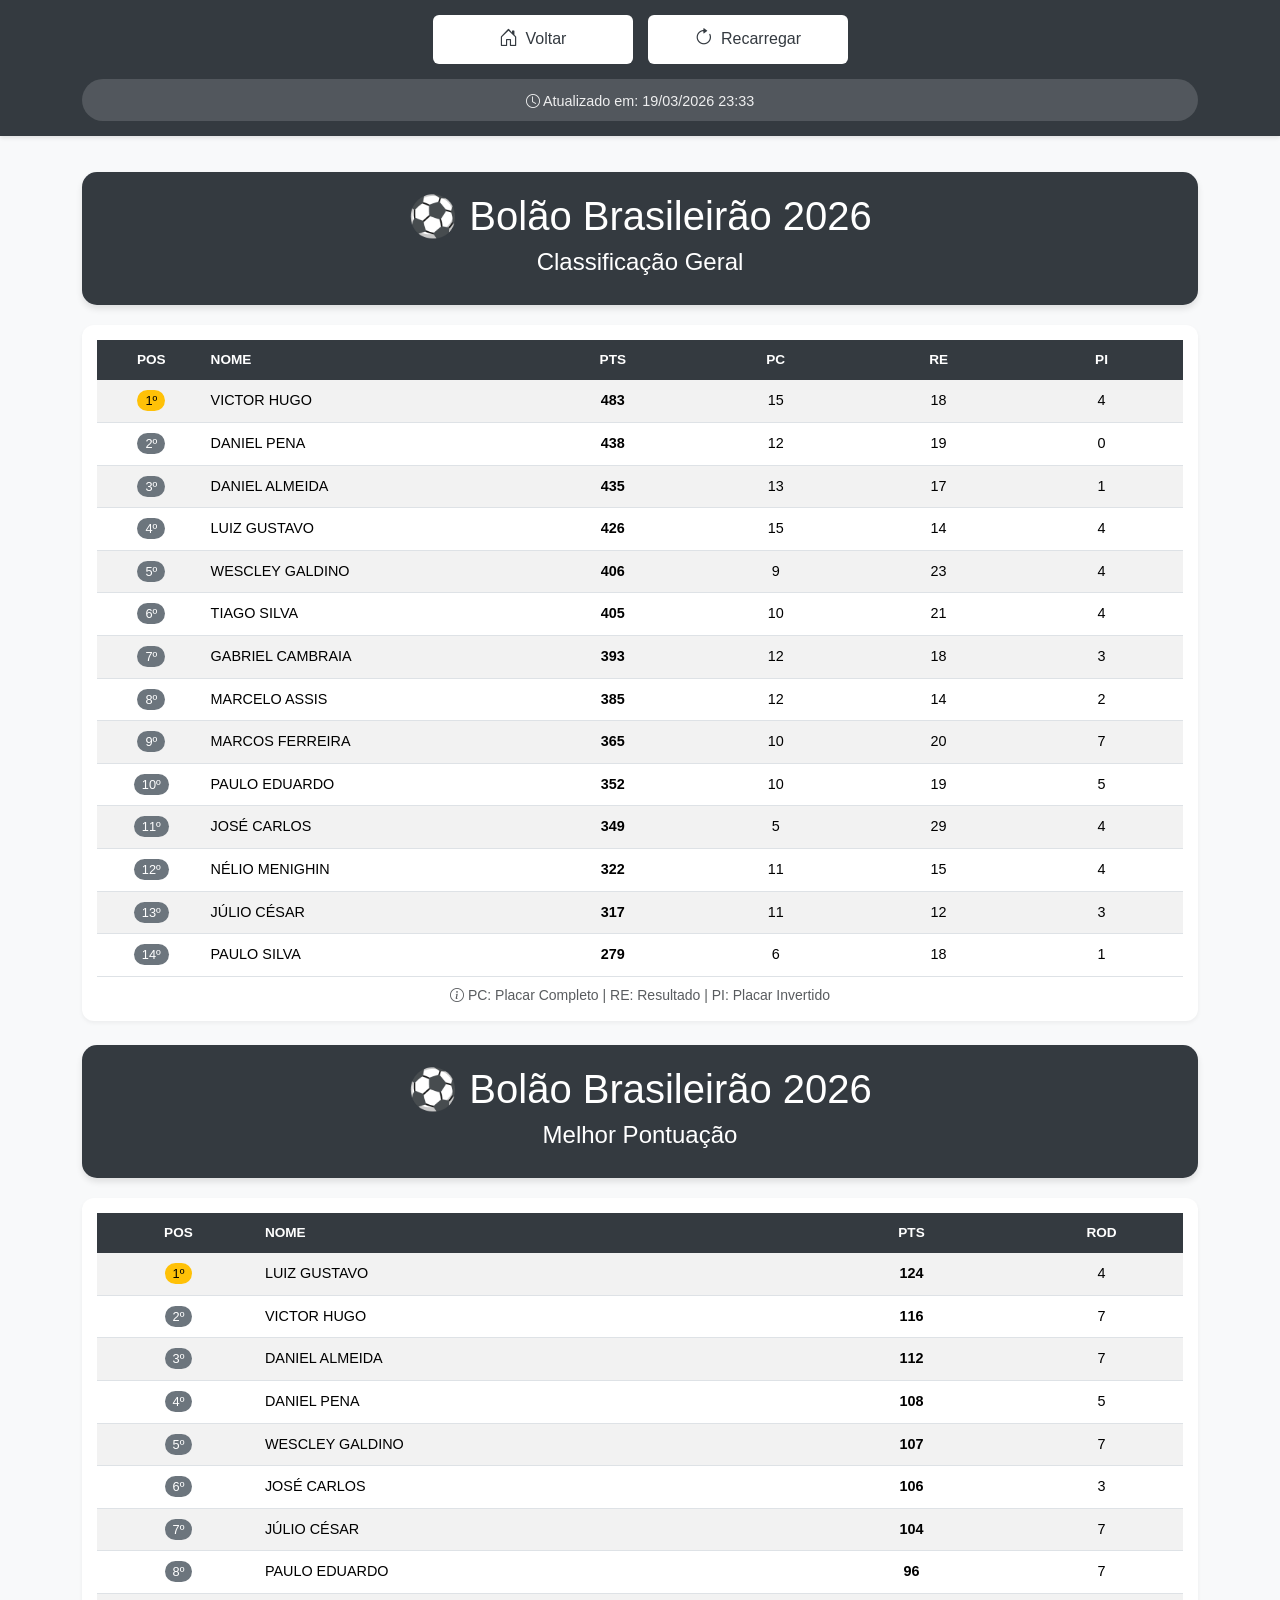
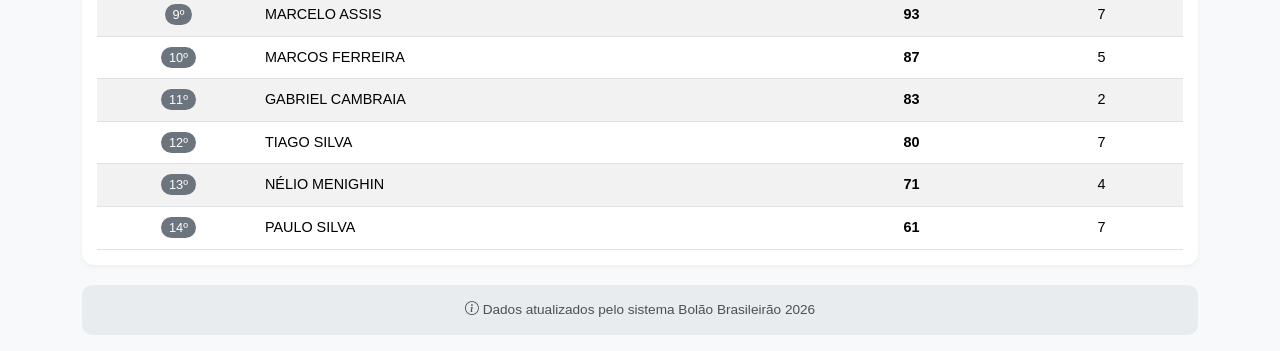
==== commit 1eca8303: "Add files via upload" ====
--- a/classificacao.html
+++ b/classificacao.html
@@ -57,7 +57,7 @@
                 <button onclick="location.reload()" class="btn-nav"><i class="bi bi-arrow-clockwise"></i> Recarregar</button>
             </div>
             <div class="update-info">   
-                <span class="data-info"><i class="bi bi-clock"></i> Atualizado em: 16/03/2026 22:48</span>
+                <span class="data-info"><i class="bi bi-clock"></i> Atualizado em: 19/03/2026 23:33</span>
             </div>
         </div>
     </div>
@@ -83,101 +83,101 @@
                     <tbody><tr>
                         <td class="text-center"><span class="badge-pos badge-pos-1">1º</span></td>
                         <td>VICTOR HUGO</td>
-                        <td class="text-center fw-bold">367</td>
-                        <td class="text-center">11</td>
-                        <td class="text-center">16</td>
+                        <td class="text-center fw-bold">483</td>
+                        <td class="text-center">15</td>
+                        <td class="text-center">18</td>
+                        <td class="text-center">4</td>
+                    </tr><tr>
+                        <td class="text-center"><span class="badge-pos ">2º</span></td>
+                        <td>DANIEL PENA</td>
+                        <td class="text-center fw-bold">438</td>
+                        <td class="text-center">12</td>
+                        <td class="text-center">19</td>
+                        <td class="text-center">0</td>
+                    </tr><tr>
+                        <td class="text-center"><span class="badge-pos ">3º</span></td>
+                        <td>DANIEL ALMEIDA</td>
+                        <td class="text-center fw-bold">435</td>
+                        <td class="text-center">13</td>
+                        <td class="text-center">17</td>
+                        <td class="text-center">1</td>
+                    </tr><tr>
+                        <td class="text-center"><span class="badge-pos ">4º</span></td>
+                        <td>LUIZ GUSTAVO</td>
+                        <td class="text-center fw-bold">426</td>
+                        <td class="text-center">15</td>
+                        <td class="text-center">14</td>
+                        <td class="text-center">4</td>
+                    </tr><tr>
+                        <td class="text-center"><span class="badge-pos ">5º</span></td>
+                        <td>WESCLEY GALDINO</td>
+                        <td class="text-center fw-bold">406</td>
+                        <td class="text-center">9</td>
+                        <td class="text-center">23</td>
+                        <td class="text-center">4</td>
+                    </tr><tr>
+                        <td class="text-center"><span class="badge-pos ">6º</span></td>
+                        <td>TIAGO SILVA</td>
+                        <td class="text-center fw-bold">405</td>
+                        <td class="text-center">10</td>
+                        <td class="text-center">21</td>
+                        <td class="text-center">4</td>
+                    </tr><tr>
+                        <td class="text-center"><span class="badge-pos ">7º</span></td>
+                        <td>GABRIEL CAMBRAIA</td>
+                        <td class="text-center fw-bold">393</td>
+                        <td class="text-center">12</td>
+                        <td class="text-center">18</td>
                         <td class="text-center">3</td>
                     </tr><tr>
-                        <td class="text-center"><span class="badge-pos ">2º</span></td>
-                        <td>LUIZ GUSTAVO</td>
-                        <td class="text-center fw-bold">364</td>
+                        <td class="text-center"><span class="badge-pos ">8º</span></td>
+                        <td>MARCELO ASSIS</td>
+                        <td class="text-center fw-bold">385</td>
+                        <td class="text-center">12</td>
                         <td class="text-center">14</td>
+                        <td class="text-center">2</td>
+                    </tr><tr>
+                        <td class="text-center"><span class="badge-pos ">9º</span></td>
+                        <td>MARCOS FERREIRA</td>
+                        <td class="text-center fw-bold">365</td>
                         <td class="text-center">10</td>
-                        <td class="text-center">2</td>
-                    </tr><tr>
-                        <td class="text-center"><span class="badge-pos ">3º</span></td>
-                        <td>GABRIEL CAMBRAIA</td>
-                        <td class="text-center fw-bold">337</td>
+                        <td class="text-center">20</td>
+                        <td class="text-center">7</td>
+                    </tr><tr>
+                        <td class="text-center"><span class="badge-pos ">10º</span></td>
+                        <td>PAULO EDUARDO</td>
+                        <td class="text-center fw-bold">352</td>
+                        <td class="text-center">10</td>
+                        <td class="text-center">19</td>
+                        <td class="text-center">5</td>
+                    </tr><tr>
+                        <td class="text-center"><span class="badge-pos ">11º</span></td>
+                        <td>JOSÉ CARLOS</td>
+                        <td class="text-center fw-bold">349</td>
+                        <td class="text-center">5</td>
+                        <td class="text-center">29</td>
+                        <td class="text-center">4</td>
+                    </tr><tr>
+                        <td class="text-center"><span class="badge-pos ">12º</span></td>
+                        <td>NÉLIO MENIGHIN</td>
+                        <td class="text-center fw-bold">322</td>
                         <td class="text-center">11</td>
                         <td class="text-center">15</td>
-                        <td class="text-center">2</td>
-                    </tr><tr>
-                        <td class="text-center"><span class="badge-pos ">4º</span></td>
-                        <td>DANIEL PENA</td>
-                        <td class="text-center fw-bold">333</td>
-                        <td class="text-center">9</td>
-                        <td class="text-center">15</td>
-                        <td class="text-center">0</td>
-                    </tr><tr>
-                        <td class="text-center"><span class="badge-pos ">5º</span></td>
-                        <td>TIAGO SILVA</td>
-                        <td class="text-center fw-bold">325</td>
-                        <td class="text-center">8</td>
+                        <td class="text-center">4</td>
+                    </tr><tr>
+                        <td class="text-center"><span class="badge-pos ">13º</span></td>
+                        <td>JÚLIO CÉSAR</td>
+                        <td class="text-center fw-bold">317</td>
+                        <td class="text-center">11</td>
+                        <td class="text-center">12</td>
+                        <td class="text-center">3</td>
+                    </tr><tr>
+                        <td class="text-center"><span class="badge-pos ">14º</span></td>
+                        <td>PAULO SILVA</td>
+                        <td class="text-center fw-bold">279</td>
+                        <td class="text-center">6</td>
                         <td class="text-center">18</td>
-                        <td class="text-center">4</td>
-                    </tr><tr>
-                        <td class="text-center"><span class="badge-pos ">6º</span></td>
-                        <td>DANIEL ALMEIDA</td>
-                        <td class="text-center fw-bold">323</td>
-                        <td class="text-center">10</td>
-                        <td class="text-center">14</td>
                         <td class="text-center">1</td>
-                    </tr><tr>
-                        <td class="text-center"><span class="badge-pos ">7º</span></td>
-                        <td>MARCOS FERREIRA</td>
-                        <td class="text-center fw-bold">309</td>
-                        <td class="text-center">9</td>
-                        <td class="text-center">17</td>
-                        <td class="text-center">7</td>
-                    </tr><tr>
-                        <td class="text-center"><span class="badge-pos ">8º</span></td>
-                        <td>WESCLEY GALDINO</td>
-                        <td class="text-center fw-bold">299</td>
-                        <td class="text-center">5</td>
-                        <td class="text-center">22</td>
-                        <td class="text-center">3</td>
-                    </tr><tr>
-                        <td class="text-center"><span class="badge-pos ">9º</span></td>
-                        <td>MARCELO ASSIS</td>
-                        <td class="text-center fw-bold">292</td>
-                        <td class="text-center">9</td>
-                        <td class="text-center">12</td>
-                        <td class="text-center">1</td>
-                    </tr><tr>
-                        <td class="text-center"><span class="badge-pos ">10º</span></td>
-                        <td>JOSÉ CARLOS</td>
-                        <td class="text-center fw-bold">278</td>
-                        <td class="text-center">4</td>
-                        <td class="text-center">23</td>
-                        <td class="text-center">3</td>
-                    </tr><tr>
-                        <td class="text-center"><span class="badge-pos ">11º</span></td>
-                        <td>NÉLIO MENIGHIN</td>
-                        <td class="text-center fw-bold">268</td>
-                        <td class="text-center">10</td>
-                        <td class="text-center">12</td>
-                        <td class="text-center">3</td>
-                    </tr><tr>
-                        <td class="text-center"><span class="badge-pos ">12º</span></td>
-                        <td>PAULO EDUARDO</td>
-                        <td class="text-center fw-bold">256</td>
-                        <td class="text-center">7</td>
-                        <td class="text-center">17</td>
-                        <td class="text-center">5</td>
-                    </tr><tr>
-                        <td class="text-center"><span class="badge-pos ">13º</span></td>
-                        <td>PAULO SILVA</td>
-                        <td class="text-center fw-bold">218</td>
-                        <td class="text-center">5</td>
-                        <td class="text-center">15</td>
-                        <td class="text-center">1</td>
-                    </tr><tr>
-                        <td class="text-center"><span class="badge-pos ">14º</span></td>
-                        <td>JÚLIO CÉSAR</td>
-                        <td class="text-center fw-bold">213</td>
-                        <td class="text-center">7</td>
-                        <td class="text-center">11</td>
-                        <td class="text-center">2</td>
                     </tr>       </tbody>
                 </table>
             </div>
@@ -208,69 +208,69 @@
                         <td class="text-center">4</td>
                     </tr><tr>
                         <td class="text-center"><span class="badge-pos ">2º</span></td>
+                        <td>VICTOR HUGO</td>
+                        <td class="text-center fw-bold">116</td>
+                        <td class="text-center">7</td>
+                    </tr><tr>
+                        <td class="text-center"><span class="badge-pos ">3º</span></td>
+                        <td>DANIEL ALMEIDA</td>
+                        <td class="text-center fw-bold">112</td>
+                        <td class="text-center">7</td>
+                    </tr><tr>
+                        <td class="text-center"><span class="badge-pos ">4º</span></td>
                         <td>DANIEL PENA</td>
                         <td class="text-center fw-bold">108</td>
                         <td class="text-center">5</td>
                     </tr><tr>
-                        <td class="text-center"><span class="badge-pos ">3º</span></td>
+                        <td class="text-center"><span class="badge-pos ">5º</span></td>
+                        <td>WESCLEY GALDINO</td>
+                        <td class="text-center fw-bold">107</td>
+                        <td class="text-center">7</td>
+                    </tr><tr>
+                        <td class="text-center"><span class="badge-pos ">6º</span></td>
                         <td>JOSÉ CARLOS</td>
                         <td class="text-center fw-bold">106</td>
                         <td class="text-center">3</td>
                     </tr><tr>
-                        <td class="text-center"><span class="badge-pos ">4º</span></td>
-                        <td>DANIEL ALMEIDA</td>
-                        <td class="text-center fw-bold">92</td>
-                        <td class="text-center">4</td>
-                    </tr><tr>
-                        <td class="text-center"><span class="badge-pos ">5º</span></td>
+                        <td class="text-center"><span class="badge-pos ">7º</span></td>
+                        <td>JÚLIO CÉSAR</td>
+                        <td class="text-center fw-bold">104</td>
+                        <td class="text-center">7</td>
+                    </tr><tr>
+                        <td class="text-center"><span class="badge-pos ">8º</span></td>
+                        <td>PAULO EDUARDO</td>
+                        <td class="text-center fw-bold">96</td>
+                        <td class="text-center">7</td>
+                    </tr><tr>
+                        <td class="text-center"><span class="badge-pos ">9º</span></td>
+                        <td>MARCELO ASSIS</td>
+                        <td class="text-center fw-bold">93</td>
+                        <td class="text-center">7</td>
+                    </tr><tr>
+                        <td class="text-center"><span class="badge-pos ">10º</span></td>
                         <td>MARCOS FERREIRA</td>
                         <td class="text-center fw-bold">87</td>
                         <td class="text-center">5</td>
                     </tr><tr>
-                        <td class="text-center"><span class="badge-pos ">6º</span></td>
-                        <td>VICTOR HUGO</td>
-                        <td class="text-center fw-bold">85</td>
-                        <td class="text-center">3</td>
-                    </tr><tr>
-                        <td class="text-center"><span class="badge-pos ">7º</span></td>
+                        <td class="text-center"><span class="badge-pos ">11º</span></td>
                         <td>GABRIEL CAMBRAIA</td>
                         <td class="text-center fw-bold">83</td>
                         <td class="text-center">2</td>
                     </tr><tr>
-                        <td class="text-center"><span class="badge-pos ">8º</span></td>
-                        <td>WESCLEY GALDINO</td>
-                        <td class="text-center fw-bold">81</td>
-                        <td class="text-center">3</td>
-                    </tr><tr>
-                        <td class="text-center"><span class="badge-pos ">9º</span></td>
+                        <td class="text-center"><span class="badge-pos ">12º</span></td>
                         <td>TIAGO SILVA</td>
-                        <td class="text-center fw-bold">76</td>
-                        <td class="text-center">5</td>
-                    </tr><tr>
-                        <td class="text-center"><span class="badge-pos ">10º</span></td>
-                        <td>JÚLIO CÉSAR</td>
-                        <td class="text-center fw-bold">72</td>
-                        <td class="text-center">3</td>
-                    </tr><tr>
-                        <td class="text-center"><span class="badge-pos ">11º</span></td>
+                        <td class="text-center fw-bold">80</td>
+                        <td class="text-center">7</td>
+                    </tr><tr>
+                        <td class="text-center"><span class="badge-pos ">13º</span></td>
                         <td>NÉLIO MENIGHIN</td>
                         <td class="text-center fw-bold">71</td>
                         <td class="text-center">4</td>
                     </tr><tr>
-                        <td class="text-center"><span class="badge-pos ">12º</span></td>
-                        <td>MARCELO ASSIS</td>
-                        <td class="text-center fw-bold">66</td>
-                        <td class="text-center">5</td>
-                    </tr><tr>
-                        <td class="text-center"><span class="badge-pos ">13º</span></td>
+                        <td class="text-center"><span class="badge-pos ">14º</span></td>
                         <td>PAULO SILVA</td>
-                        <td class="text-center fw-bold">60</td>
-                        <td class="text-center">4</td>
-                    </tr><tr>
-                        <td class="text-center"><span class="badge-pos ">14º</span></td>
-                        <td>PAULO EDUARDO</td>
-                        <td class="text-center fw-bold">55</td>
-                        <td class="text-center">3</td>
+                        <td class="text-center fw-bold">61</td>
+                        <td class="text-center">7</td>
                     </tr>           </tbody>
                 </table>
             </div>
@@ -281,4 +281,4 @@
     </div>
     <script src="https://cdn.jsdelivr.net/npm/bootstrap@5.3.0/dist/js/bootstrap.bundle.min.js"></script>
 </body>
-</html>
+</html>
